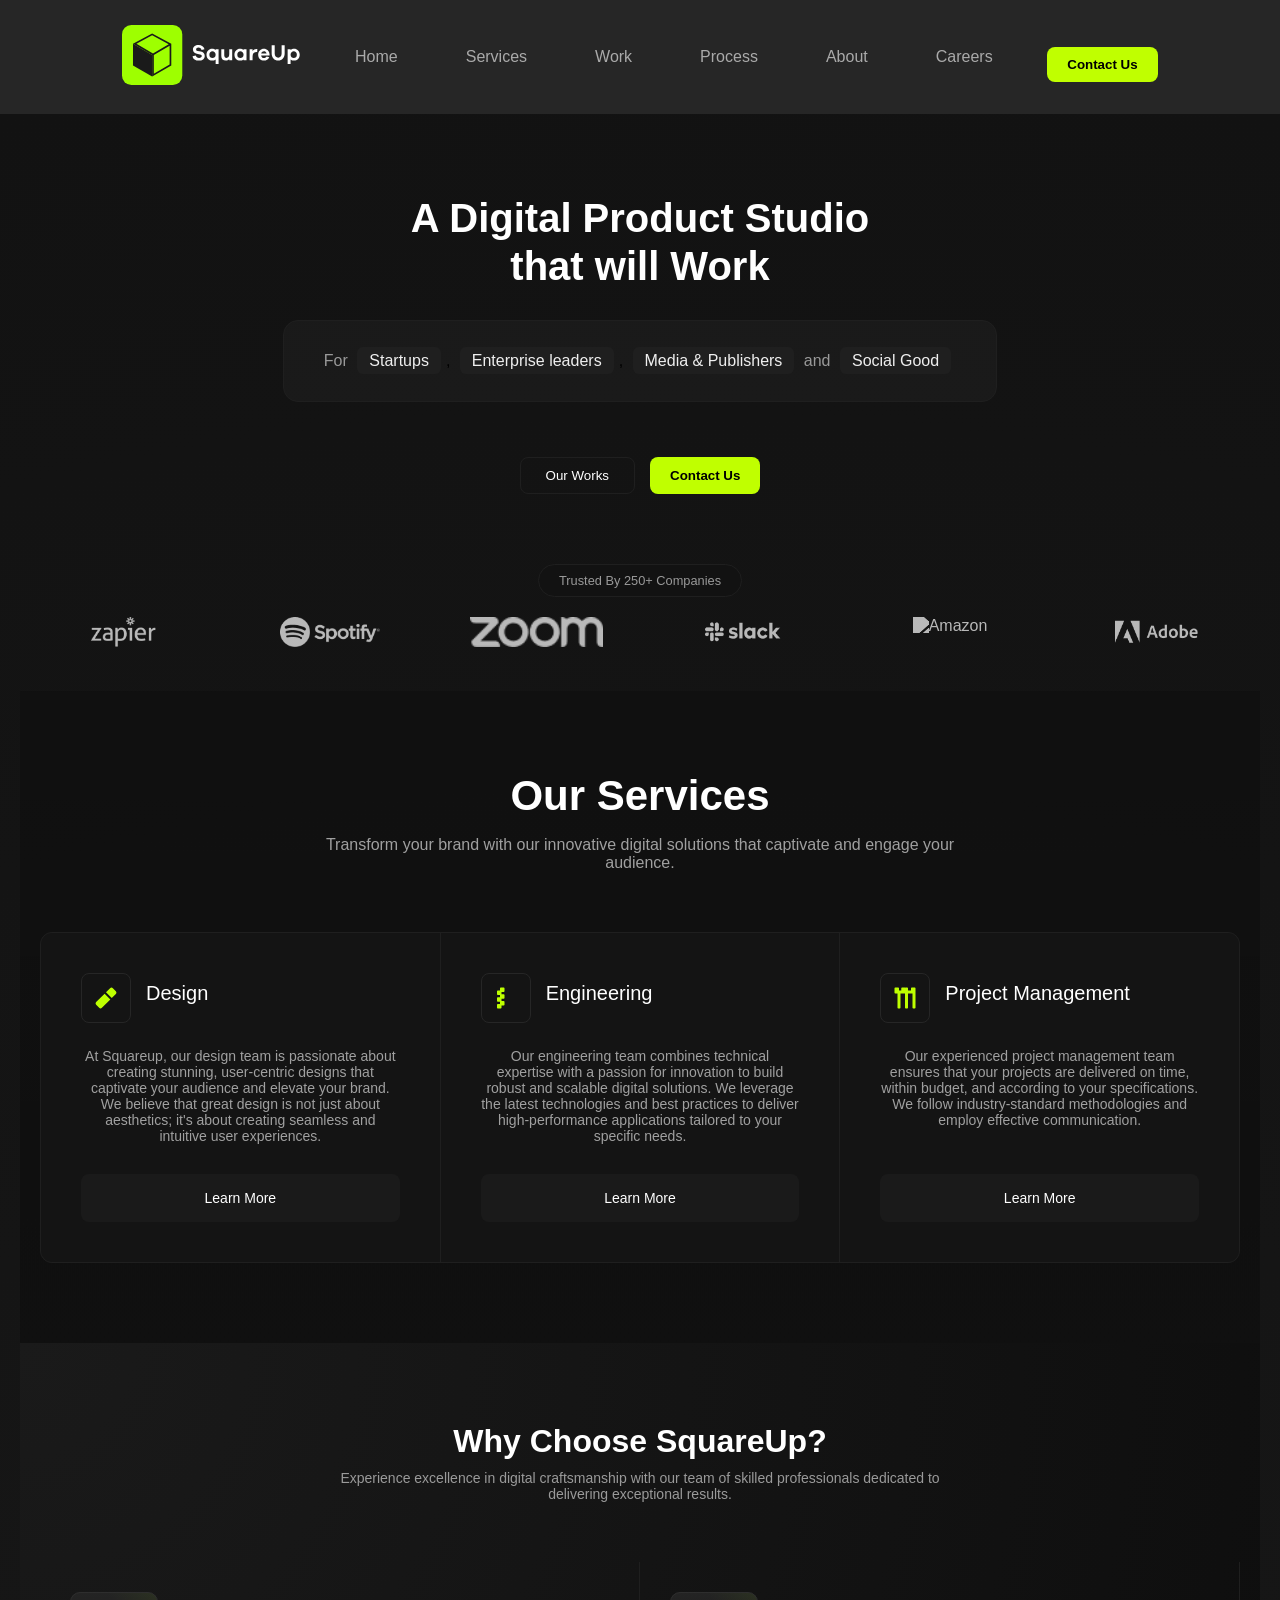
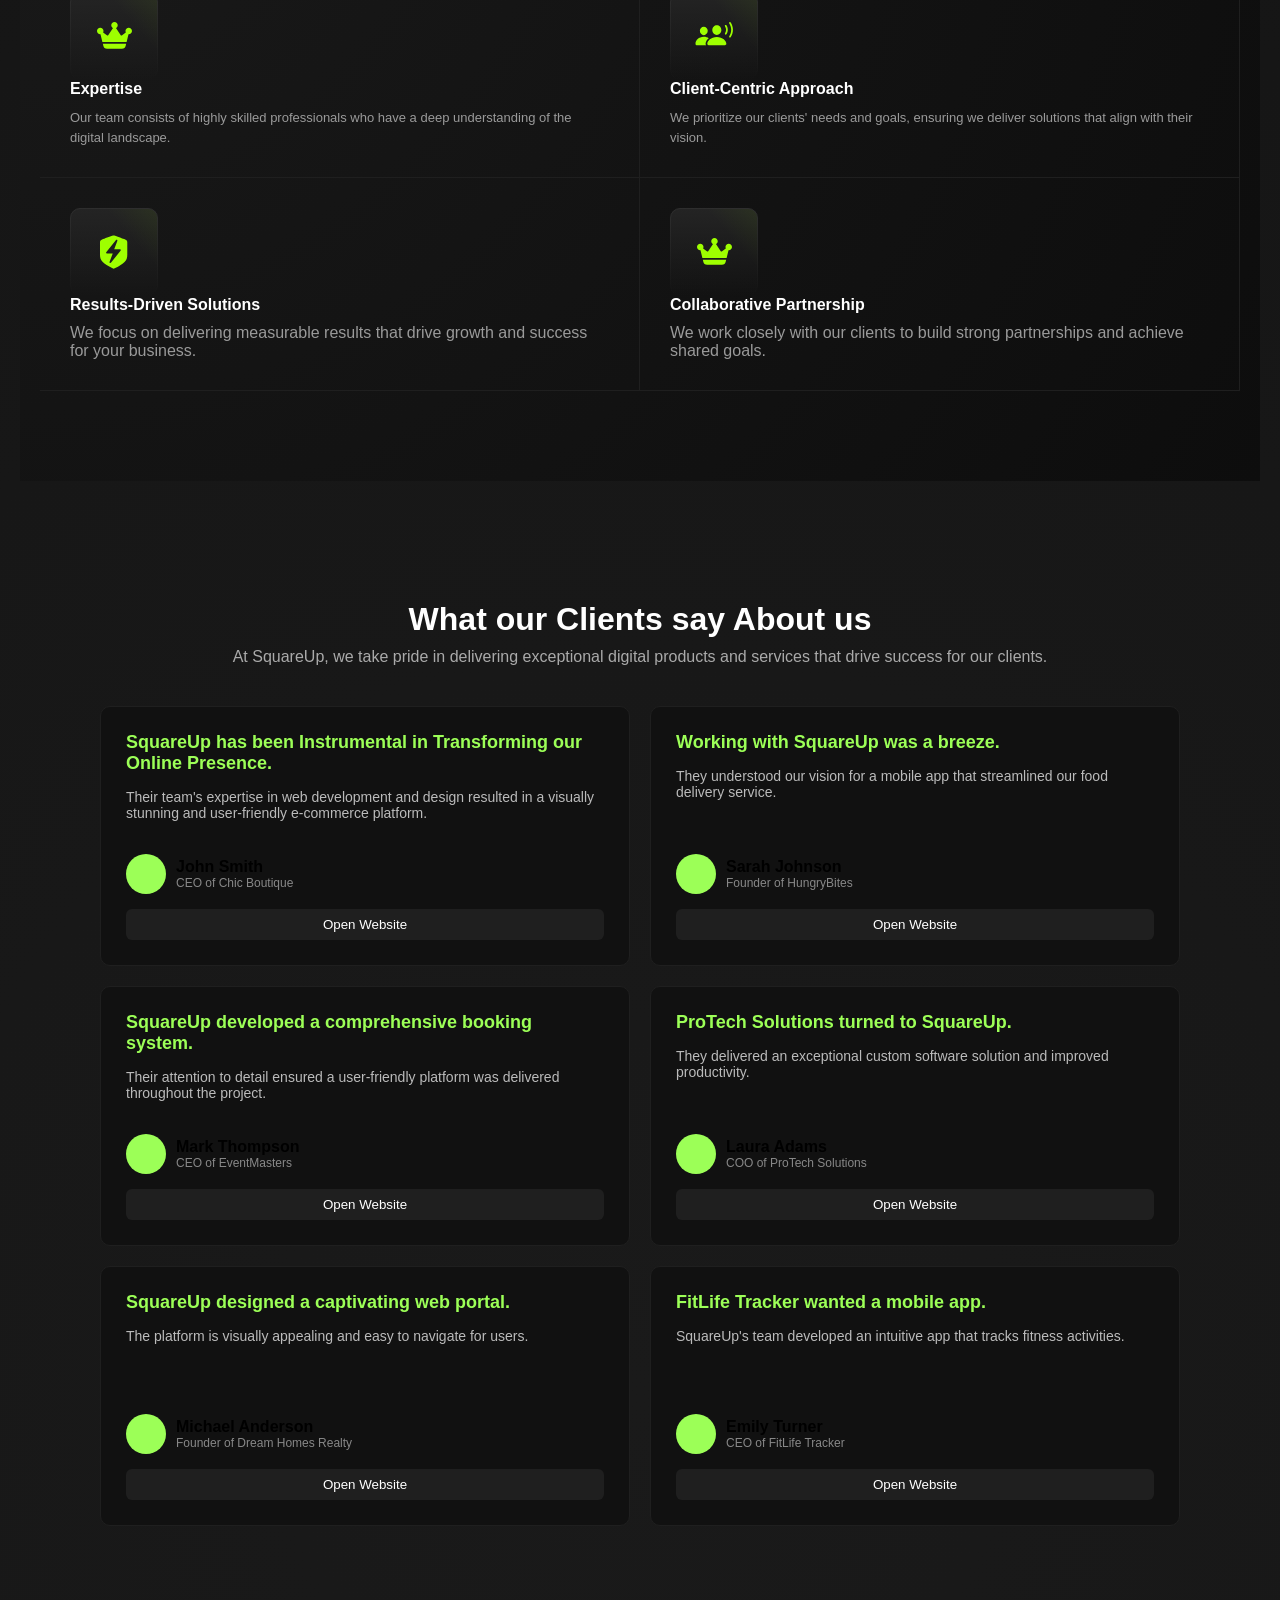
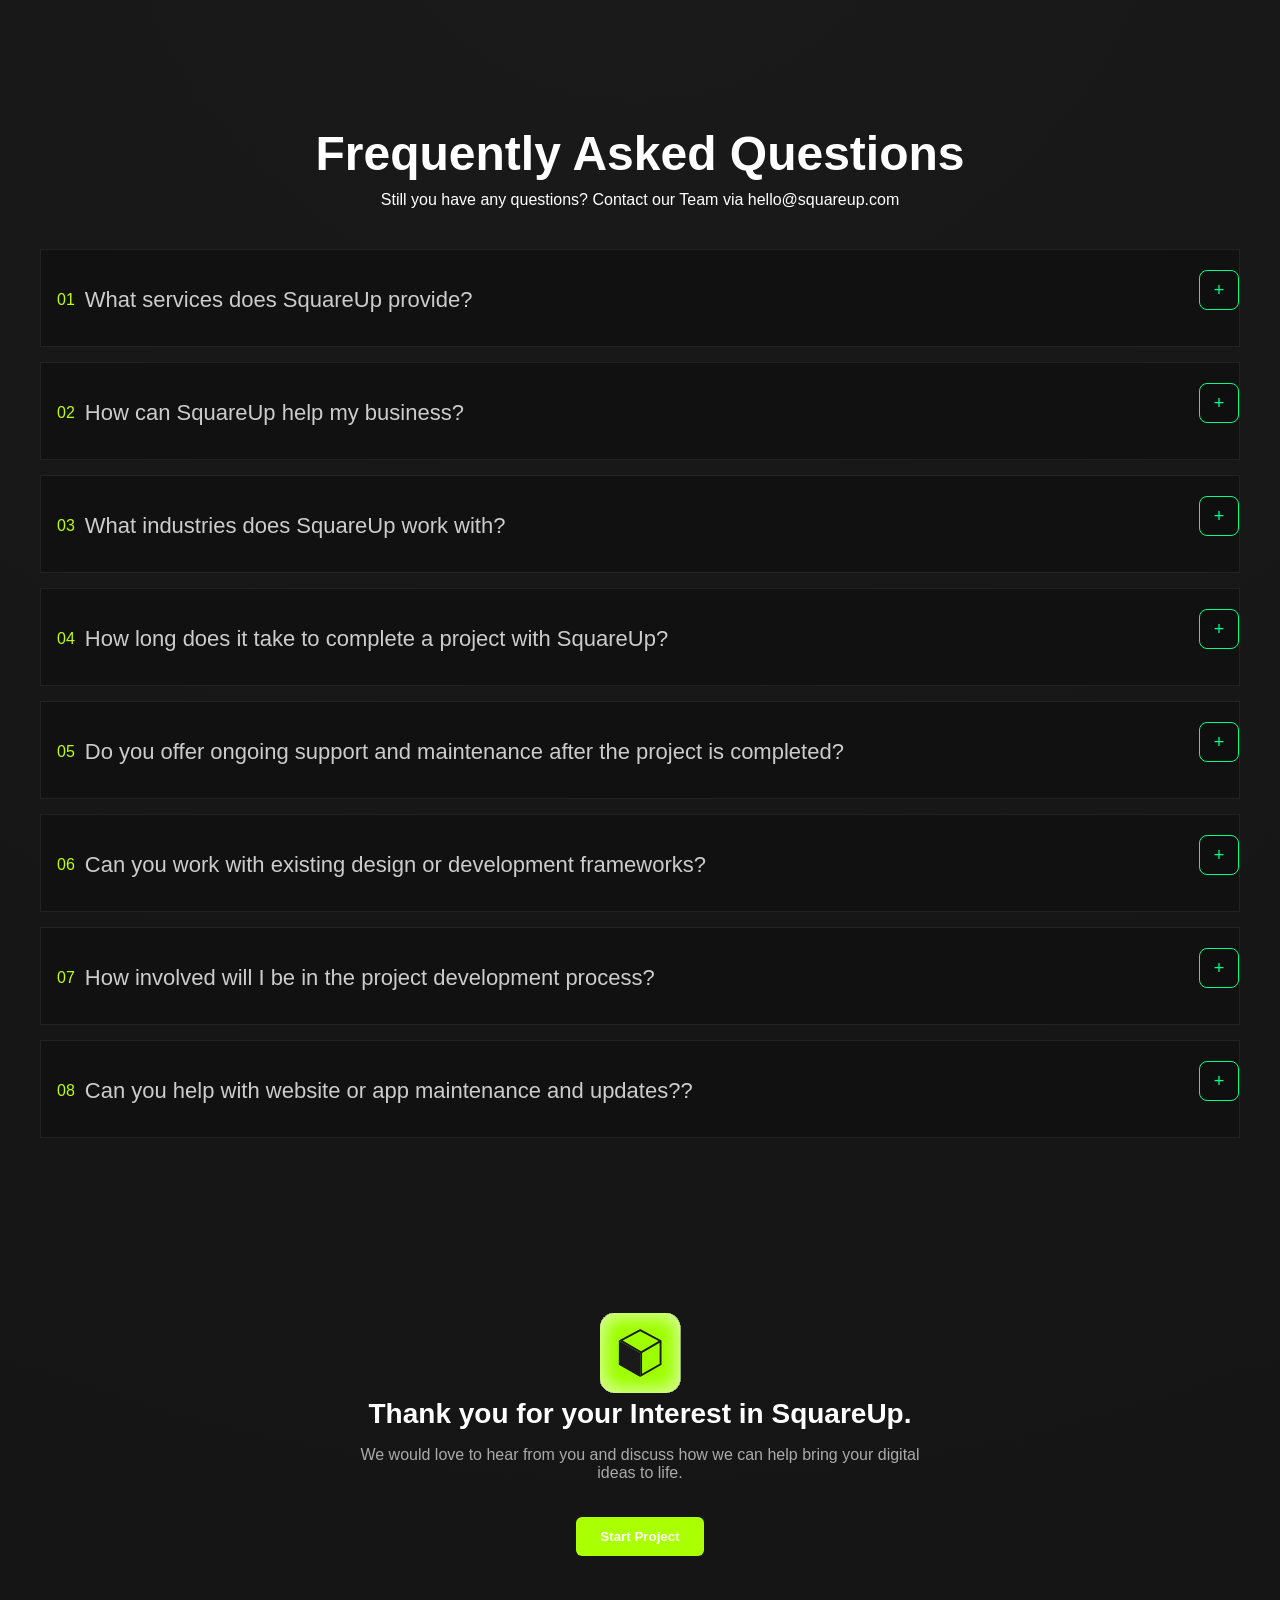
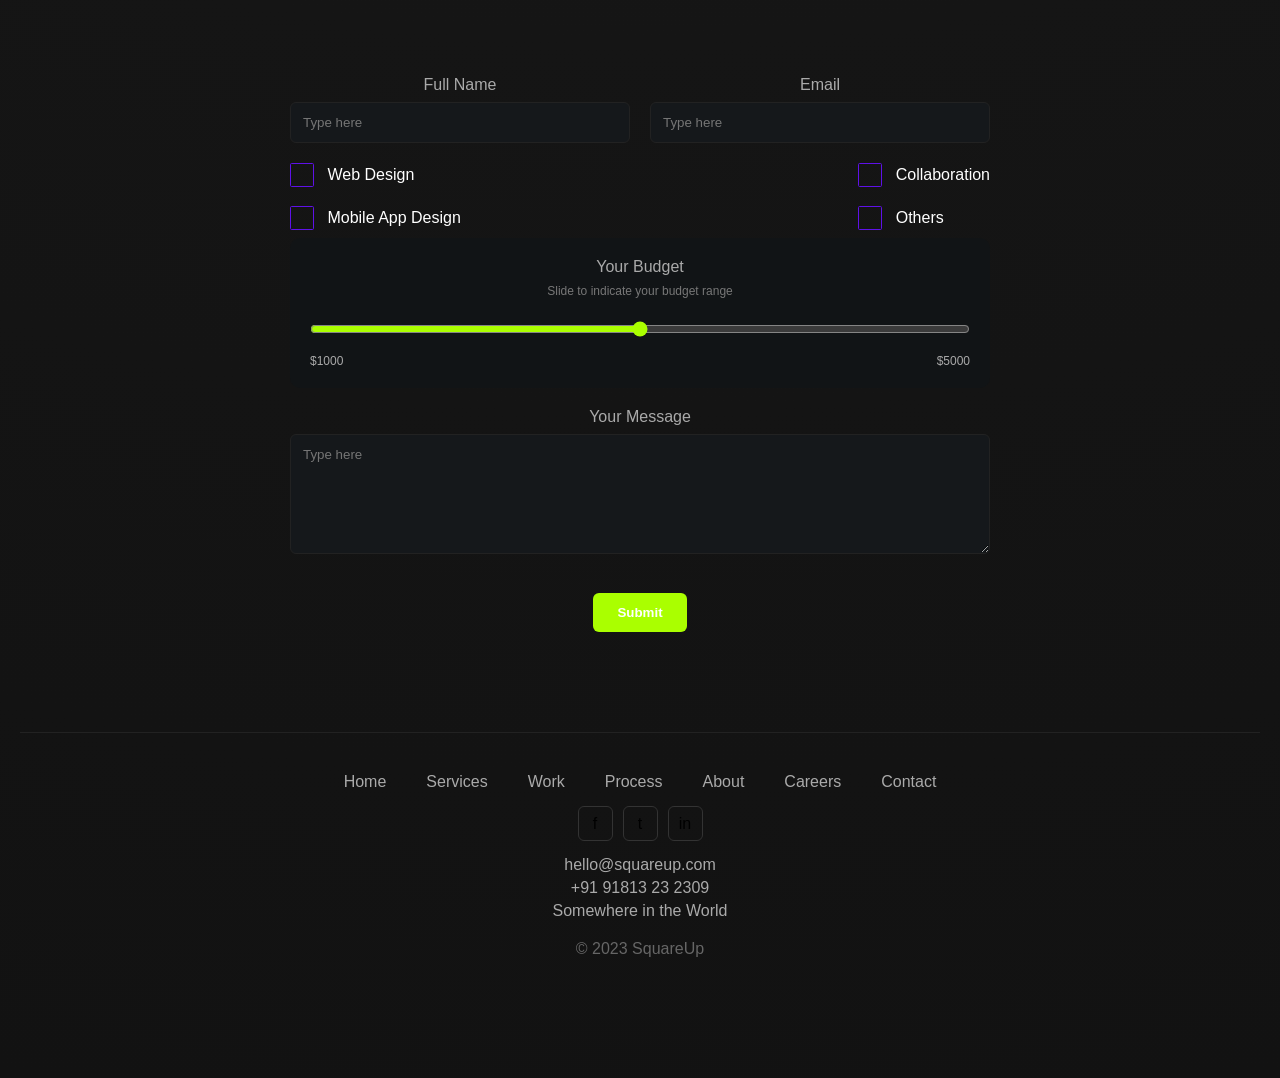
==== index.html @ 1f21a5b5 "mimo" ====
<!doctype html>
<html lang="uz">
  <head>
    <meta charset="UTF-8" />
    <meta name="viewport" content="width=device-width, initial-scale=1.0" />
    <title>SquareUp - Digital Product Studio</title>
    <link rel="stylesheet" href="style.css" />
  </head>
  <body>
    <header class="navbar">
      <div class="container">
        <div class="nav__wrapper">
          <div class="logo">
            <a href="/index.html"><img src="./img/Logo (6).svg" alt="" /></a>
          </div>
          <nav class="nav-links">
            <a href="./index.html">Home</a>
            <a href="./services.html">Services</a>
            <a href="./works.html">Work</a>
            <a href="./process.html">Process</a>
            <a href="./about.html">About</a>
            <a href="./careers.html">Careers</a>
            <button class="btn-primary mobile-btn">Contact</button>
          </nav>
          <button class="btn-primary desktop-btn">Contact Us</button>
          <div class="u-menu">
            <button class="u-menu__btn" id="uMenuBtn">
              <span></span>
              <span></span>
              <span></span>
            </button>

            <div class="u-menu__panel" id="uMenuPanel">
              <ul class="u-menu__list">
                <a href="./index.html"><li>Home</li></a>
                <a href="./services.html"><li>Services</li></a>
                <a href="./works.html"><li>Works</li></a>
                <a href="./process.html"><li>Process</li></a>
                <a href="./about.html"><li>About</li></a>
                <a href="./careers.html"><li>Careers</li></a>
              </ul>
            </div>
          </div>
        </div>
      </div>
    </header>
    <main class="hero">
      <div>
        <div>
          <div class="hero__card">
            <h1>
              A Digital Product Studio <br />
              that will Work
            </h1>
            <div class="tag-container">
              <span class="text-muted">For</span>
              <span class="tag">Startups</span>,
              <span class="tag">Enterprise leaders</span>,
              <span class="tag">Media & Publishers</span>
              <span class="text-muted">and</span>
              <span class="tag">Social Good</span>
            </div>
            <div class="cta-buttons">
              <button class="btn-secondary">Our Works</button>
              <button class="btn-primary">Contact Us</button>
            </div>
          </div>
          <div class="wave-bg"></div>
        </div>
      </div>
      <section class="trust-section">
        <div class="trust-badge">Trusted By 250+ Companies</div>
        <div class="logo-grid">
          <div class="logo-item">
            <img src="./img/Vector.png" alt="Zapier" class="brand-logo" />
          </div>
          <div class="logo-item">
            <img src="img/spor.png" alt="Spotify" class="brand-logo" />
          </div>
          <div class="logo-item">
            <img src="./img/Vector (1).png" alt="Zoom" class="brand-logo" />
          </div>
          <div class="logo-item">
            <img src="./img/Logo.png" alt="Slack" class="brand-logo" />
          </div>
          <div class="logo-item">
            <img
              src="https://upload.wikimedia.org/wikipedia/commons/a/a9/Amazon_logo.svg"
              alt="Amazon"
              class="brand-logo"
            />
          </div>
          <div class="logo-item">
            <img src="./img/Logo (1).png" alt="Adobe" class="brand-logo" />
          </div>
        </div>
      </section>
      <section class="services-section">
        <div class="bg-pattern-overlay"></div>
        <div class="wrapper">
          <header class="section-header">
            <h1>Our Services</h1>
            <p>
              Transform your brand with our innovative digital solutions that
              captivate and engage your audience.
            </p>
          </header>
          <div class="services-container">
            <div class="service-card">
              <div class="card-head">
                <div class="icon-box icon-design">
                  <svg
                    width="24"
                    height="24"
                    viewBox="0 0 24 24"
                    fill="none"
                    xmlns="http://www.w3.org/2000/svg"
                  >
                    <path
                      d="M18.85 2.15002C18.1 1.40002 16.85 1.40002 16.1 2.15002L12 6.25002L17.75 12L21.85 7.90002C22.6 7.15002 22.6 5.90002 21.85 5.15002L18.85 2.15002Z"
                      fill="#BEFF00"
                    />
                    <path
                      d="M10.6 7.65002L2.15 16.1C1.4 16.85 1.4 18.1 2.15 18.85L5.15 21.85C5.9 22.6 7.15 22.6 7.9 21.85L16.35 13.4L10.6 7.65002Z"
                      fill="#BEFF00"
                    />
                  </svg>
                </div>
                <h2>Design</h2>
              </div>
              <p class="card-text">
                At Squareup, our design team is passionate about creating
                stunning, user-centric designs that captivate your audience and
                elevate your brand. We believe that great design is not just
                about aesthetics; it's about creating seamless and intuitive
                user experiences.
              </p>
              <a href="#" class="learn-more-btn">Learn More</a>
            </div>
            <div class="service-card">
              <div class="card-head">
                <div class="icon-box icon-engineering">
                  <svg
                    width="24"
                    height="24"
                    viewBox="0 0 24 24"
                    fill="none"
                    xmlns="http://www.w3.org/2000/svg"
                  >
                    <path
                      d="M10.5 2.25C10.5 1.83579 10.1642 1.5 9.75 1.5H6.75C6.33579 1.5 6 1.83579 6 2.25V4.5H3.75C3.33579 4.5 3 4.83579 3 5.25V8.25C3 8.66421 3.33579 9 3.75 9H6V11.25H3.75C3.33579 11.25 3 11.5858 3 12V15C3 15.4142 3.33579 15.75 3.75 15.75H6V18H3.75C3.33579 18 3 18.3358 3 18.75V21.75C3 22.1642 3.33579 22.5 3.75 22.5H6.75C7.16421 22.5 7.5 22.1642 7.5 21.75V19.5H9.75C10.1642 19.5 10.5 19.1642 10.5 18.75V15.75C10.5 15.3358 10.1642 15 9.75 15H7.5V12.75H9.75C10.1642 12.75 10.5 12.4142 10.5 12V9C10.5 8.58579 10.1642 8.25 9.75 8.25H7.5V6H9.75C10.1642 6 10.5 5.66421 10.5 5.25V2.25Z"
                      fill="#BEFF00"
                    />
                  </svg>
                </div>
                <h2>Engineering</h2>
              </div>
              <p class="card-text">
                Our engineering team combines technical expertise with a passion
                for innovation to build robust and scalable digital solutions.
                We leverage the latest technologies and best practices to
                deliver high-performance applications tailored to your specific
                needs.
              </p>
              <a href="#" class="learn-more-btn">Learn More</a>
            </div>
            <div class="service-card">
              <div class="card-head">
                <div class="icon-box icon-pm">
                  <svg
                    width="24"
                    height="24"
                    viewBox="0 0 24 24"
                    fill="none"
                    xmlns="http://www.w3.org/2000/svg"
                  >
                    <path
                      d="M12.75 2.25C12.75 1.83579 12.4142 1.5 12 1.5H9C8.58579 1.5 8.25 1.83579 8.25 2.25V4.5H6V2.25C6 1.83579 5.66421 1.5 5.25 1.5H2.25C1.83579 1.5 1.5 1.83579 1.5 2.25V6.75C1.5 7.16421 1.83579 7.5 2.25 7.5H4.5V21.75C4.5 22.1642 4.83579 22.5 5.25 22.5H6.75C7.16421 22.5 7.5 22.1642 7.5 21.75V7.5H12V21.75C12 22.1642 12.3358 22.5 12.75 22.5H14.25C14.6642 22.5 15 22.1642 15 21.75V7.5H19.5V21.75C19.5 22.1642 19.8358 22.5 20.25 22.5H21.75C22.1642 22.5 22.5 22.1642 22.5 21.75V2.25C22.5 1.83579 22.1642 1.5 21.75 1.5H18.75C18.3358 1.5 18 1.83579 18 2.25V4.5H15V2.25C15 1.83579 14.6642 1.5 14.25 1.5H12.75C12.3358 1.5 12 1.83579 12 2.25V4.5H12.75V2.25Z"
                      fill="#BEFF00"
                    />
                  </svg>
                </div>
                <h2>Project Management</h2>
              </div>
              <p class="card-text">
                Our experienced project management team ensures that your
                projects are delivered on time, within budget, and according to
                your specifications. We follow industry-standard methodologies
                and employ effective communication.
              </p>
              <a href="#" class="learn-more-btn">Learn More</a>
            </div>
          </div>
        </div>
      </section>
      <section class="why">
        <div class="container">
          <div class="why__top">
            <h2>Why Choose SquareUp?</h2>
            <p>
              Experience excellence in digital craftsmanship with our team of
              skilled professionals dedicated to delivering exceptional results.
            </p>
          </div>
          <div class="why__grid">
            <div class="why__card">
              <img class="icon__grid" src="./img/Icon (4).svg" alt="" />
              <h3>Expertise</h3>
              <p>
                Our team consists of highly skilled professionals who have a
                deep understanding of the digital landscape.
              </p>
            </div>
            <div class="why__card">
              <img class="icon__grid" src="./img/Icon (2).svg" alt="" />
              <h3>Client-Centric Approach</h3>
              <p>
                We prioritize our clients' needs and goals, ensuring we deliver
                solutions that align with their vision.
              </p>
            </div>
            <div class="why__card-two">
              <img class="icon__grid" src="./img/Icon (3).svg" alt="" />
              <h3>Results-Driven Solutions</h3>
              <p>
                We focus on delivering measurable results that drive growth and
                success for your business.
              </p>
            </div>
            <div class="why__card-two">
              <img class="icon__grid" src="./img/Icon (4).svg" alt="" />
              <h3>Collaborative Partnership</h3>
              <p>
                We work closely with our clients to build strong partnerships
                and achieve shared goals.
              </p>
            </div>
          </div>
        </div>
      </section>
      <section class="testimonials">
        <div class="container">
          <div class="testimonials__wrapper">
            <section class="testimonials">
              <div class="container">
                <h2 class="testimonials__title">
                  What our Clients say About us
                </h2>
                <p class="subtitle">
                  At SquareUp, we take pride in delivering exceptional digital
                  products and services that drive success for our clients.
                </p>
                <div class="grid">
                  <div class="card">
                    <h3>
                      SquareUp has been Instrumental in Transforming our Online
                      Presence.
                    </h3>
                    <p>
                      Their team's expertise in web development and design
                      resulted in a visually stunning and user-friendly
                      e-commerce platform.
                    </p>
                    <div class="user">
                      <div class="avatar"></div>
                      <div>
                        <strong>John Smith</strong>
                        <span>CEO of Chic Boutique</span>
                      </div>
                    </div>
                    <button>Open Website</button>
                  </div>
                  <div class="card">
                    <h3>Working with SquareUp was a breeze.</h3>
                    <p>
                      They understood our vision for a mobile app that
                      streamlined our food delivery service.
                    </p>
                    <div class="user">
                      <div class="avatar"></div>
                      <div>
                        <strong>Sarah Johnson</strong>
                        <span>Founder of HungryBites</span>
                      </div>
                    </div>
                    <button>Open Website</button>
                  </div>
                  <div class="card">
                    <h3>SquareUp developed a comprehensive booking system.</h3>
                    <p>
                      Their attention to detail ensured a user-friendly platform
                      was delivered throughout the project.
                    </p>
                    <div class="user">
                      <div class="avatar"></div>
                      <div>
                        <strong>Mark Thompson</strong>
                        <span>CEO of EventMasters</span>
                      </div>
                    </div>
                    <button>Open Website</button>
                  </div>
                  <div class="card">
                    <h3>ProTech Solutions turned to SquareUp.</h3>
                    <p>
                      They delivered an exceptional custom software solution and
                      improved productivity.
                    </p>
                    <div class="user">
                      <div class="avatar"></div>
                      <div>
                        <strong>Laura Adams</strong>
                        <span>COO of ProTech Solutions</span>
                      </div>
                    </div>
                    <button>Open Website</button>
                  </div>
                  <div class="card">
                    <h3>SquareUp designed a captivating web portal.</h3>
                    <p>
                      The platform is visually appealing and easy to navigate
                      for users.
                    </p>
                    <div class="user">
                      <div class="avatar"></div>
                      <div>
                        <strong>Michael Anderson</strong>
                        <span>Founder of Dream Homes Realty</span>
                      </div>
                    </div>
                    <button>Open Website</button>
                  </div>
                  <div class="card">
                    <h3>FitLife Tracker wanted a mobile app.</h3>
                    <p>
                      SquareUp's team developed an intuitive app that tracks
                      fitness activities.
                    </p>
                    <div class="user">
                      <div class="avatar"></div>
                      <div>
                        <strong>Emily Turner</strong>
                        <span>CEO of FitLife Tracker</span>
                      </div>
                    </div>
                    <button>Open Website</button>
                  </div>
                </div>
              </div>
            </section>
          </div>
        </div>
      </section>
      <section class="faq">
        <div class="continer">
          <div class="faq-header">
            <h2 class="faq__title">Frequently Asked Questions</h2>
            <p class="faq__info">
              Still you have any questions? Contact our Team via
              hello@squareup.com
            </p>
          </div>
          <div class="faq-container">
            <div class="faq__card">
              <div class="faq-item">
                <div class="faq-top">
                  <span class="num">01</span>
                  <h4>What services does SquareUp provide?</h4>
                  <span class="icon">+</span>
                </div>
                <div class="faq-content">
                  <p>
                    SquareUp offers a range of services including design,
                    engineering, and <br />
                    project management. We specialize in user experience design,
                    web
                    <br />development, mobile app development, custom software
                    development, <br />branding and identity, and more.
                  </p>
                </div>
              </div>
              <div class="faq-item">
                <div class="faq-top">
                  <span class="num">02</span>
                  <h4>How can SquareUp help my business?</h4>
                  <span class="icon">+</span>
                </div>
                <div class="faq-content">
                  <p>
                    Square offers an interconnected ecosystem of tools
                    <br />designed to handle almost every aspect of running a
                    <br />
                    business, from the first sale to long-term scaling. Whether
                    <br />
                    you are selling in person, online, or both, here is <br />
                    how Square can support your operations
                  </p>
                </div>
              </div>
              <div class="faq-item">
                <div class="faq-top">
                  <span class="num">03</span>
                  <h4>What industries does SquareUp work with?</h4>
                  <span class="icon">+</span>
                </div>
                <div class="faq-content">
                  <p>
                    Square is designed to be highly adaptable, but it has built
                    <br />
                    specific "ecosystems" for a few core industries. It
                    generally
                    <br />
                    works best for any business that needs to bridge the gap
                    between
                    <br />
                    physical sales and digital management.
                  </p>
                </div>
              </div>
              <div class="faq-item">
                <div class="faq-top">
                  <span class="num">04</span>
                  <h4>
                    How long does it take to complete a project with SquareUp?
                  </h4>
                  <span class="icon">+</span>
                </div>
                <div class="faq-content">
                  <p>
                    The timeline for "completing" a project with Square depends
                    <br />
                    entirely on whether you are talking about the initial setup
                    or
                    <br />
                    the actual lifecycle of a client project. <br />
                  </p>
                </div>
              </div>
            </div>
            <div class="faq__card-two">
              <div class="faq-item">
                <div class="faq-top">
                  <span class="num">05</span>
                  <h4>
                    Do you offer ongoing support and maintenance after the
                    project is completed?
                  </h4>
                  <span class="icon">+</span>
                </div>
                <div class="faq-content">
                  <p>
                    Yes, Square provides comprehensive, ongoing support long
                    after
                    <br />
                    you have set up your account or finished a specific project.
                    <br />
                    Since Square operates as a SaaS (Software as a Service)
                    <br />
                    platform, "maintenance" is largely handled automatically on
                    <br />
                    their end, while direct support is available for your
                    day-to-day
                    <br />
                    operations.
                  </p>
                </div>
              </div>
              <div class="faq-item">
                <div class="faq-top">
                  <span class="num">06</span>
                  <h4>
                    Can you work with existing design or development frameworks?
                  </h4>
                  <span class="icon">+</span>
                </div>
                <div class="faq-content">
                  <p>
                    However, if you are building a website or app and want to
                    use
                    <br />
                    Square for payments or inventory, it is designed to be
                    highly
                    <br />
                    "pluggable." It works with existing frameworks in three main
                    <br />
                    ways
                  </p>
                </div>
              </div>
              <div class="faq-item">
                <div class="faq-top">
                  <span class="num">07</span>
                  <h4>
                    How involved will I be in the project development process?
                  </h4>
                  <span class="icon">+</span>
                </div>
                <div class="faq-content">
                  <p>
                    Since Square is a self-service platform rather than a <br />
                    traditional creative agency, your involvement depends
                    entirely
                    <br />
                    on how you choose to build your business ecosystem. <br />
                  </p>
                </div>
              </div>
              <div class="faq-item">
                <div class="faq-top">
                  <span class="num">08</span>
                  <h4>
                    Can you help with website or app maintenance and updates??
                  </h4>
                  <span class="icon">+</span>
                </div>
                <div class="faq-content">
                  <p>
                    Square itself handles the core technical maintenance of
                    their
                    <br />
                    platform (security, hosting, and software updates) <br />
                    automatically. However, for the content and custom design of
                    <br />
                    your specific website or app, the level of support depends
                    on
                    <br />
                    how you choose to operate.
                  </p>
                </div>
              </div>
            </div>
          </div>
        </div>
      </section>
      <section class="section" data-anim>
        <img src="./img/SquareUp.svg" alt="" />
        <h1>Thank you for your Interest in SquareUp.</h1>
        <p>
          We would love to hear from you and discuss how we can help bring your
          digital ideas to life.
        </p>
        <button class="btn">Start Project</button>
      </section>
      <section class="contact">
        <div class="form">
          <div class="row" data-anim>
            <div class="input">
              <label>Full Name</label>
              <input type="text" placeholder="Type here" />
            </div>
            <div class="input">
              <label>Email</label>
              <input type="email" placeholder="Type here" />
            </div>
          </div>
          <div class="checkbox-wrapper-33">
            <div class="chickbox__cards">
              <div class="chickbox__card">
                <label class="checkbox">
                  <input
                    class="checkbox__trigger visuallyhidden"
                    type="checkbox"
                  />
                  <span class="checkbox__symbol">
                    <svg
                      aria-hidden="true"
                      class="icon-checkbox"
                      width="28px"
                      height="28px"
                      viewBox="0 0 28 28"
                      version="1"
                      xmlns="http://www.w3.org/2000/svg"
                    >
                      <path d="M4 14l8 7L24 7"></path>
                    </svg>
                  </span>
                  <p class="checkbox__textwrapper">Web Design</p>
                </label>
                <label class="checkbox">
                  <input
                    class="checkbox__trigger visuallyhidden"
                    type="checkbox"
                  />
                  <span class="checkbox__symbol">
                    <svg
                      aria-hidden="true"
                      class="icon-checkbox"
                      width="28px"
                      height="28px"
                      viewBox="0 0 28 28"
                      version="1"
                      xmlns="http://www.w3.org/2000/svg"
                    >
                      <path d="M4 14l8 7L24 7"></path>
                    </svg>
                  </span>
                  <p class="checkbox__textwrapper">Mobile App Design</p>
                </label>
              </div>
              <div class="chickbox__card">
                <label class="checkbox">
                  <input
                    class="checkbox__trigger visuallyhidden"
                    type="checkbox"
                  />
                  <span class="checkbox__symbol">
                    <svg
                      aria-hidden="true"
                      class="icon-checkbox"
                      width="28px"
                      height="28px"
                      viewBox="0 0 28 28"
                      version="1"
                      xmlns="http://www.w3.org/2000/svg"
                    >
                      <path d="M4 14l8 7L24 7"></path>
                    </svg>
                  </span>
                  <p class="checkbox__textwrapper">Collaboration</p>
                </label>
                <label class="checkbox">
                  <input
                    class="checkbox__trigger visuallyhidden"
                    type="checkbox"
                  />
                  <span class="checkbox__symbol">
                    <svg
                      aria-hidden="true"
                      class="icon-checkbox"
                      width="28px"
                      height="28px"
                      viewBox="0 0 28 28"
                      version="1"
                      xmlns="http://www.w3.org/2000/svg"
                    >
                      <path d="M4 14l8 7L24 7"></path>
                    </svg>
                  </span>
                  <p class="checkbox__textwrapper">Others</p>
                </label>
              </div>
            </div>
          </div>
          <div class="box" data-anim>
            <label>Your Budget</label>
            <p class="sub">Slide to indicate your budget range</p>
            <input type="range" class="range" />
            <div class="range-label">
              <span>$1000</span>
              <span>$5000</span>
            </div>
          </div>
          <div class="input" data-anim>
            <label>Your Message</label>
            <textarea placeholder="Type here"></textarea>
          </div>
          <button class="btn" data-anim>Submit</button>
        </div>
      </section>
      <footer class="footer" data-anim>
        <div class="menu">
          <a href="#">Home</a>
          <a href="#">Services</a>
          <a href="#">Work</a>
          <a href="#">Process</a>
          <a href="#">About</a>
          <a href="#">Careers</a>
          <a href="#">Contact</a>
        </div>
        <div class="icons">
          <div>f</div>
          <div>t</div>
          <div>in</div>
        </div>
        <div class="info">
          <p>hello@squareup.com</p>
          <p>+91 91813 23 2309</p>
          <p>Somewhere in the World</p>
        </div>
        <p style="margin-top: 20px; color: #666">© 2023 SquareUp</p>
      </footer>
    </main>

    <script>
      const btn = document.getElementById("uMenuBtn");
      const panel = document.getElementById("uMenuPanel");

      btn.addEventListener("click", () => {
        btn.classList.toggle("active");
        panel.classList.toggle("active");
      });
    </script>
    <script>
      const els = document.querySelectorAll("[data-anim]");

      const obs = new IntersectionObserver(
        (e) => {
          e.forEach((el) => {
            if (el.isIntersecting) {
              el.target.classList.add("active");
            }
          });
        },
        { threshold: 0.2 },
      );

      els.forEach((el) => obs.observe(el));
    </script>
    <script>
      const items = document.querySelectorAll(".faq-item");

      items.forEach((item) => {
        item.addEventListener("click", () => {
          const isActive = item.classList.contains("active");

          if (isActive) {
            item.classList.remove("active");
            item.querySelector(".icon").textContent = "+";
          } else {
            item.classList.add("active");
            item.querySelector(".icon").textContent = "×";
          }
        });
      });
    </script>
  </body>
</html>
---- style.css ----
:root {
  --primary-color: #c0ff00;
  --bg-dark: #121212;
  --border-color: #262626;
  --text-gray: #999999;
  --bg: #fff;
  --text: #7288a2;
  --gray: #4d5974;
  --lightgray: #e5e5e5;
  --blue: #03b5d2;
  --bg: #0f0f0f;
  --card: #141414;
  --border: #1f1f1f;
  --text: #ffffff;
  --gray: #9a9a9a;
  --accent: #c0ff00;
}

* {
  margin: 0;
  padding: 0;
  box-sizing: border-box;
  font-family: "Inter", sans-serif, system-ui;
}

.container {
  max-width: 1440px;
  width: 100%;
  margin: 0 auto;
  padding: 0 20px;
}

body {
  background: #1a1a1a;
  overflow-x: hidden;
}

.navbar {
  padding: 18px 0;
  background: #262626;
  position: relative;
}

.nav__wrapper {
  display: flex;
  align-items: center;
  justify-content: space-between;
  align-items: center;
}

.logo {
  display: flex;
  align-items: center;
  gap: 10px;
  font-weight: bold;
}

a {
  text-decoration: none;
  color: inherit;
}

.hamburger {
  display: flex;
}

.openBtn {
  margin: 20px;
  padding: 10px 20px;
  background: #c6ff00;
  border: none;
  cursor: pointer;
}

.overlay {
  position: fixed;
  top: 0;
  right: -100%;
  width: 100%;
  height: 100%;
  background: #0b0b0b;
  transition: 0.4s;
}

.overlay.active {
  right: 0;
}

.top {
  display: flex;
  justify-content: flex-end;
  padding: 20px;
}

.close {
  font-size: 28px;
  color: #c6ff00;
  cursor: pointer;
}

.links {
  display: flex;
  flex-direction: column;
  margin-top: 40px;
}

.links a {
  color: white;
  text-decoration: none;
  padding: 20px;
  font-size: 22px;
  border-bottom: 1px solid #222;
  display: flex;
  justify-content: space-between;
}

.links span {
  color: #c6ff00;
}

.logo-box {
  width: 32px;
  height: 32px;
  background: #1c1c1c;
  display: flex;
  align-items: center;
  justify-content: center;
}

.inner-cube {
  width: 14px;
  height: 14px;
  background: #fff;
}

.nav-links {
  display: flex;
  gap: 28px;
  align-items: center;
}

.nav-links a {
  color: #aaa;
  text-decoration: none;
  transition: 0.3s;
  border-radius: 12px;
  padding: 14px 20px;
}

.nav-links a:hover {
  background: #222;
}

.btn-primary {
  padding: 10px 18px;
  background: linear-gradient(45deg, #00ffcc, #0066ff);
  border: none;
  border-radius: 6px;
  font-weight: bold;
  cursor: pointer;
}

.mobile-btn {
  display: none;
}

.menu-icon {
  gap: 5px;
  cursor: pointer;
}

.menu-icon span {
  width: 26px;
  height: 3px;
  background: #fff;
  transition: 0.3s;
}

@media (max-width: 768px) {
  .nav-links {
    position: absolute;
    top: 70px;
    right: 20px;
    width: 220px;
    background: #111;
    flex-direction: column;
    align-items: flex-start;
    padding: 20px;
    gap: 15px;
    border-radius: 10px;
    display: none;
  }
  .hamburger {
    display: flex;
  }

  .nav-links.active {
    display: flex;
  }

  .desktop-btn {
    display: none;
  }

  .mobile-btn {
    display: block;
    width: 100%;
    text-align: center;
  }

  .menu-icon {
    display: flex;
  }
}

.btn-primary {
  background: var(--primary-color);
  color: black;
  border: none;
  padding: 10px 20px;
  border-radius: 8px;
  font-weight: 600;
  cursor: pointer;
}

.desktop-contact {
  display: none;
}

.menu-icon span {
  display: block;
  width: 25px;
  height: 2px;
  background: var(--primary-color);
  margin: 6px 0;
}

.hero {
  padding: 80px 20px;
  text-align: center;
  position: relative;
  background-image: radial-gradient(circle at center, #1a1a1a 0%, #121212 100%);
}

.hero h1 {
  font-size: 2.5rem;
  line-height: 1.2;
  margin-bottom: 30px;
  color: white;
}

.tag-container {
  background: rgba(255, 255, 255, 0.03);
  border: 1px solid var(--border-color);
  padding: 15px;
  border-radius: 15px;
  display: inline-block;
  max-width: 90%;
  line-height: 2.5;
}

.tag {
  background: #1f1f1f;
  padding: 5px 12px;
  border-radius: 6px;
  color: #efefef;
  margin: 0 5px;
}

.text-muted {
  color: var(--text-gray);
}

.cta-buttons {
  margin-top: 40px;
  display: flex;
  justify-content: center;
  gap: 15px;
}

.btn-secondary {
  background: transparent;
  border: 1px solid var(--border-color);
  color: white;
  padding: 10px 25px;
  border-radius: 8px;
  cursor: pointer;
}

.trust-section {
  margin-top: 50px;
  text-align: center;
}

.trust-badge {
  display: inline-block;
  background: #121212;
  border: 1px solid var(--border-color);
  padding: 8px 20px;
  border-radius: 25px;
  font-size: 0.8rem;
  color: var(--text-gray);
  transform: translateY(20px);
  z-index: 2;
  position: relative;
}

.logo-grid {
  display: grid;
  grid-template-columns: repeat(2, 1fr);
  justify-content: center;
}

.logo-item {
  padding: 40px 20px;
}

.brand-logo {
  height: 30px;
  filter: brightness(0) invert(1);
  opacity: 0.7;
}

@media (min-width: 1024px) {
  .navbar {
    padding: 25px 8%;
  }

  .nav-links {
    display: flex;
  }

  .hamburger {
    display: none;
  }

  .desktop-contact {
    display: block;
  }

  .menu-icon {
    display: none;
  }

  .logo-grid {
    grid-template-columns: repeat(6, 1fr);
  }

  .tag-container {
    padding: 20px 40px;
  }
}

@media (min-width: 768px) and (max-width: 1023px) {
  .logo-grid {
    grid-template-columns: repeat(3, 1fr);
  }
  .hero h1 {
    font-size: 3.2rem;
  }
}

.services__info {
  font-size: 14px;
  font-weight: 400;
}

:root {
  --bg-dark: #0a0a0a;
  --card-bg: #141414;
  --border-color: #1f1f1f;
  --text-main: #ffffff;
  --text-muted: #a0a0a0;
  --neon-green: #beff00;
  --btn-bg: #1a1a1a;
  --transition: all 0.3s ease;
}

.wrapper {
  max-width: 1440px;

  margin: 0 auto;
  width: 100%;
  padding: 0 20px;
}

.services-section {
  position: relative;
  padding: 80px 0;
  width: 100%;
}

.bg-pattern-overlay {
  position: absolute;
  top: 0;
  left: 0;
  width: 100%;
  height: 100%;
  background-image:
    linear-gradient(rgba(10, 10, 10, 0.7), rgba(10, 10, 10, 0.95)),
    url("https://i.imgur.com/8QG4hD1.png");
  background-size: cover;
  background-position: center;
  opacity: 0.5;
  z-index: 1;
}

.wrapper {
  position: relative;
  z-index: 2;
}

.section-header {
  text-align: center;
  margin-bottom: 60px;
}

.section-header h1 {
  font-size: 42px;
  font-weight: 600;
  margin-bottom: 15px;
}

.section-header p {
  color: var(--text-muted);
  font-size: 16px;
  max-width: 650px;
  margin: 0 auto;
}

.services-container {
  display: grid;
  grid-template-columns: repeat(3, 1fr);
  gap: 1px;
  background-color: var(--border-color);
  border: 1px solid var(--border-color);
  border-radius: 12px;
  overflow: hidden;
}

.service-card {
  background-color: var(--card-bg);
  padding: 40px;
  display: flex;
  flex-direction: column;
  justify-content: space-between;
}

.card-head {
  display: flex;
  align-items: center;
  gap: 15px;
  margin-bottom: 25px;
}

.icon-box {
  width: 50px;
  height: 50px;
  border: 1px solid #262626;
  border-radius: 8px;
  display: flex;
  justify-content: center;
  align-items: center;
}

.icon-box svg path {
  fill: var(--neon-green);
}

.service-card h2 {
  font-size: 20px;
  font-weight: 500;
}
.checkbox-wrapper-33 {
  --s-xsmall: 0.625em;
  --s-small: 1.2em;
  --border-width: 1px;
  --c-primary: #5f11e8;
  --c-primary-20-percent-opacity: rgb(95 17 232 / 20%);
  --c-primary-10-percent-opacity: rgb(95 17 232 / 10%);
  --t-base: 0.4s;
  --t-fast: 0.2s;
  --e-in: ease-in;
  --e-out: cubic-bezier(0.11, 0.29, 0.18, 0.98);
}

.checkbox-wrapper-33 .visuallyhidden {
  border: 0;
  clip: rect(0 0 0 0);
  height: 1px;
  margin: -1px;
  overflow: hidden;
  padding: 0;
  position: absolute;
  width: 1px;
}

.checkbox-wrapper-33 .checkbox {
  display: flex;
  align-items: center;
  justify-content: flex-start;
  color: white;
}

.checkbox-wrapper-33 .checkbox + .checkbox {
  margin-top: var(--s-small);
}

.checkbox-wrapper-33 .checkbox__symbol {
  display: inline-block;
  display: flex;
  margin-right: calc(var(--s-small) * 0.7);
  border: var(--border-width) solid var(--c-primary);
  position: relative;
  border-radius: 0.1em;
  width: 1.5em;
  height: 1.5em;
  transition:
    box-shadow var(--t-base) var(--e-out),
    background-color var(--t-base);
  box-shadow: 0 0 0 0 var(--c-primary-10-percent-opacity);
}

.checkbox-wrapper-33 .checkbox__symbol:after {
  content: "";
  position: absolute;
  top: 0.5em;
  left: 0.5em;
  width: 0.25em;
  height: 0.25em;
  background-color: var(--c-primary-20-percent-opacity);
  opacity: 0;
  border-radius: 3em;
  transform: scale(1);
  transform-origin: 50% 50%;
}

.checkbox-wrapper-33 .checkbox .icon-checkbox {
  width: 1em;
  height: 1em;
  margin: auto;
  fill: none;
  stroke-width: 3;
  stroke: currentColor;
  stroke-linecap: round;
  stroke-linejoin: round;
  stroke-miterlimit: 10;
  color: var(--c-primary);
  display: inline-block;
}

.checkbox-wrapper-33 .checkbox .icon-checkbox path {
  transition: stroke-dashoffset var(--t-fast) var(--e-in);
  stroke-dasharray: 30px, 31px;
  stroke-dashoffset: 31px;
}

.checkbox-wrapper-33 .checkbox__textwrapper {
  margin: 0;
}

.checkbox-wrapper-33 .checkbox__trigger:checked + .checkbox__symbol:after {
  -webkit-animation: ripple-33 1.5s var(--e-out);
  animation: ripple-33 1.5s var(--e-out);
}

.checkbox-wrapper-33
  .checkbox__trigger:checked
  + .checkbox__symbol
  .icon-checkbox
  path {
  transition: stroke-dashoffset var(--t-base) var(--e-out);
  stroke-dashoffset: 0px;
}

.checkbox-wrapper-33 .checkbox__trigger:focus + .checkbox__symbol {
  box-shadow: 0 0 0 0.25em var(--c-primary-20-percent-opacity);
}

@-webkit-keyframes ripple-33 {
  from {
    transform: scale(0);
    opacity: 1;
  }

  to {
    opacity: 0;
    transform: scale(20);
  }
}

@keyframes ripple-33 {
  from {
    transform: scale(0);
    opacity: 1;
  }

  to {
    opacity: 0;
    transform: scale(20);
  }
}

.card-text {
  color: var(--text-muted);
  font-size: 14px;
  margin-bottom: 30px;
  flex-grow: 1;
}

.learn-more-btn {
  display: block;
  width: 100%;
  padding: 15px;
  background-color: var(--btn-bg);
  color: var(--text-main);
  text-decoration: none;
  text-align: center;
  border-radius: 8px;
  font-size: 14px;
  font-weight: 500;
  transition: var(--transition);
  border: 1px solid transparent;
}

.learn-more-btn:hover {
  background-color: #262626;
  border-color: #333;
}

@media (max-width: 1024px) {
  .section-header h1 {
    font-size: 36px;
  }

  .services-container {
    grid-template-columns: repeat(2, 1fr);
  }

  .service-card {
    padding: 30px;
  }
}

@media (max-width: 768px) {
  .services-section {
    padding: 50px 0;
  }

  .section-header h1 {
    font-size: 28px;
  }

  .section-header p {
    font-size: 14px;
  }

  .services-container {
    grid-template-columns: 1fr;
    border: none;
    background-color: transparent;
    gap: 20px;
  }

  .service-card {
    padding: 25px;
    border: 1px solid var(--border-color);
    border-radius: 10px;
    align-items: center;
    text-align: center;
  }

  .card-head {
    flex-direction: column;
    gap: 10px;
    margin-bottom: 15px;
  }

  .service-card h2 {
    font-size: 18px;
  }

  .card-text {
    font-size: 13px;
    margin-bottom: 20px;
  }

  .learn-more-btn {
    max-width: 200px;
  }
}

h2 {
  text-align: center;
  font-size: 32px;
  font-weight: 600;
  margin-bottom: 10px;
  color: white;
}

.why {
  padding: 80px 0;
  background: radial-gradient(circle at top left, #1a1a1a, #0d0d0d);
}

.why__top {
  text-align: center;
  margin-bottom: 60px;
}

.why__top h2 {
  font-size: 32px;
  margin-bottom: 10px;
}

.why__top p {
  color: var(--gray);
  max-width: 600px;
  margin: 0 auto;
  font-size: 14px;
}

.why__grid {
  display: grid;
  grid-template-columns: repeat(2, 1fr);
}

.why__card {
  padding: 30px;
  border-right: 1px solid var(--border);
  border-bottom: 1px solid var(--border);
}

.why__card-two {
  padding: 30px;
  border-right: 1px solid var(--border);
  border-bottom: 1px solid var(--border);
}

.why__card-two h3 {
  color: white;
  text-align: left;
}

.why__card h3 {
  color: white;
  text-align: left;
}

.icon__grid {
  display: flex;
  justify-content: left;
}

.why__card p {
  color: white;
  text-align: left;
}

.why__card-two {
  text-align: left;
  color: var(--gray);
  font-size: 13px;
  font-size: 16px;
  margin-bottom: 10px;
}

.why__card-two h3 {
  font-size: 16px;
  margin-bottom: 10px;
}

.why__card h3 {
  font-size: 16px;
  margin-bottom: 10px;
}

.why__card p {
  font-size: 13px;
  color: var(--gray);
  line-height: 1.5;
}

@media (max-width: 768px) {
  .why__grid {
    grid-template-columns: 1fr;
  }

  .why__card {
    border-right: none !important;
  }

  .why__card:not(:last-child) {
    border-bottom: 1px solid var(--border);
  }
}

@media (max-width: 320px) {
  .why {
    padding: 50px 0;
  }

  .why__top h2 {
    font-size: 24px;
  }

  .why__top p {
    font-size: 13px;
  }

  .why__card {
    padding: 20px;
  }
}

.about__card {
  text-align: center;
  margin-bottom: 50px;
}

.about__card h1 {
  font-size: 36px;
  margin-bottom: 10px;
}

.testimonials__card {
  margin-bottom: 50px;
}

.testimonials__card h1 {
  font-size: 36px;
  margin-bottom: 10px;
}

.testimonials__card p {
  color: var(--gray);
  font-size: 14px;
}

@media (max-width: 1024px) {
  .grid {
    grid-template-columns: repeat(2, 1fr);
  }
}

@media (max-width: 600px) {
  .grid {
    grid-template-columns: 1fr;
  }

  .card {
    border-right: none;
  }

  .card:last-child {
    border-bottom: none;
  }

  .testimonials__card h1 {
    font-size: 24px;
  }
}

.testimonials {
  padding: 60px 20px;
}

h2 {
  font-size: 32px;
  margin-bottom: 10px;
}

.subtitle {
  color: #aaa;
  margin-bottom: 40px;
}

.grid {
  display: grid;
  grid-template-columns: repeat(2, 1fr);
  gap: 20px;
}

.card {
  background: #111;
  padding: 25px;
  border-radius: 10px;
  text-align: left;
  display: flex;
  flex-direction: column;
  justify-content: space-between;
  min-height: 260px; /* 🔥 HAMMASI BIR XIL */
  border: 1px solid #1f1f1f;
}

.card h3 {
  color: #9cff57;
  font-size: 18px;
}

.card p {
  color: #bbb;
  font-size: 14px;
  margin: 15px 0;
  flex-grow: 1;
}

.user {
  display: flex;
  align-items: center;
  gap: 10px;
}

.avatar {
  width: 40px;
  height: 40px;
  background: #9cff57;
  border-radius: 50%;
}

.user span {
  display: block;
  font-size: 12px;
  color: #888;
}

button {
  margin-top: 15px;
  padding: 8px 15px;
  background: #1f1f1f;
  border: none;
  color: #fff;
  border-radius: 6px;
  cursor: pointer;
}

button:hover {
  background: #9cff57;
  color: #000;
}

@media (max-width: 768px) {
  .grid {
    grid-template-columns: 1fr;
  }
}

.section {
  padding: 80px 20px;
  text-align: center;
}

.logo-box {
  width: 40px;
  height: 40px;
  background: #aaff00;
  margin: 0 auto 20px;
  border-radius: 8px;
}

.section h1 {
  font-size: 28px;
  margin-bottom: 15px;
}

.section p {
  color: #aaa;
  max-width: 600px;
  margin: auto;
  margin-bottom: 20px;
}

.btn {
  background: #aaff00;
  border: none;
  padding: 12px 24px;
  border-radius: 6px;
  cursor: pointer;
  font-weight: bold;
  transition: 0.3s;
}

.btn:hover {
  transform: scale(1.05);
  box-shadow: 0 0 15px #aaff00;
}

.contact {
  display: flex;
  justify-content: center;
  padding: 40px 20px;
}

.form {
  max-width: 700px;
  width: 100%;
}

.row {
  display: flex;
  gap: 20px;
}

.input {
  flex: 1;
  margin-bottom: 20px;
}

label {
  display: block;
  margin-bottom: 8px;
  color: #aaa;
}

input,
textarea {
  width: 100%;
  padding: 12px;
  background: #15181b;
  border: 1px solid #222;
  border-radius: 6px;
  color: #fff;
}

textarea {
  height: 120px;
}

.box {
  background: #111416;
  padding: 20px;
  border-radius: 10px;
  margin-bottom: 20px;
}

.checks {
  display: grid;
  grid-template-columns: 1fr 1fr;
  gap: 10px;
  margin-top: 10px;
}

.sub {
  font-size: 12px;
  color: #777;
  margin-bottom: 10px;
}

.range {
  width: 100%;
  accent-color: #aaff00;
}

.range-label {
  display: flex;
  justify-content: space-between;
  font-size: 12px;
  color: #aaa;
}

.footer {
  border-top: 1px solid #222;
  padding: 40px 20px;
  text-align: center;
}

.menu a {
  margin: 0 10px;
  color: #aaa;
  text-decoration: none;
  position: relative;
}

.menu a::after {
  content: "";
  position: absolute;
  width: 0%;
  height: 2px;
  background: #aaff00;
  left: 0;
  bottom: -5px;
  transition: 0.3s;
}

.menu a:hover {
  color: #fff;
}

.menu a:hover::after {
  width: 100%;
}

.icons {
  display: flex;
  justify-content: center;
  gap: 10px;
  margin: 15px 0;
}

.icons div {
  width: 35px;
  height: 35px;
  border: 1px solid #333;
  display: flex;
  align-items: center;
  justify-content: center;
  border-radius: 6px;
  transition: 0.3s;
}

.icons div:hover {
  background: #aaff00;
  color: black;
  transform: translateY(-5px) scale(1.1);
}

.info p {
  color: #aaa;
  margin: 5px 0;
  transition: 0.3s;
}

.info p:hover {
  color: #aaff00;
  transform: translateX(5px);
}

[data-anim] {
  opacity: 0;
  transform: translateY(40px);
  transition: 0.8s ease;
}

[data-anim].active {
  opacity: 1;
  transform: translateY(0);
}

@media (max-width: 600px) {
  .row {
    flex-direction: column;
  }
  .checks {
    grid-template-columns: 1fr;
  }
}

.faq {
  padding: 80px 20px;
}

.faq-header {
  text-align: center;
  margin-bottom: 40px;
}

.faq-item {
  border: 1px solid #222;
  margin-bottom: 15px;
  padding-top: 20px;
  padding-bottom: 16px;
  padding-left: 16px;
  background: #111;
  cursor: pointer;
  transition: 0.3s;
}

.faq-item:hover {
  border-color: #c0ff00;
}

.faq__title {
  font-size: 48px;
  font-weight: 600;
}

.faq__info {
  color: white;
}

.faq-top {
  display: flex;
  justify-content: space-between;
  align-items: center;
}

.num {
  color: #c0ff00;
  margin-right: 10px;
}

.faq-top h4 {
  flex: 1;
  font-size: 22px;
  font-weight: 500;
  color: #ccc;
  text-align: left;
}

.icon {
  font-size: 18px;
  transition: 0.3s;
}

.faq-content {
  max-height: 0;
  overflow: hidden;
  transition: max-height 0.4s ease;
}

.faq-content p {
  margin-top: 15px;
  font-size: 13px;
  color: #777;
  text-align: left;
}

.faq-item.active {
  border-color: #c0ff00;
}

.faq-item.active .faq-content {
  max-height: 160px;
}

.faq-item.active .icon {
  transform: rotate(180deg);
}

.design {
  padding: 60px 80px;
  background: #0f0f0f;
  color: #fff;
  font-family: sans-serif;
}

.design-hero {
  text-align: center;
  padding: 60px 20px;
  border: 1px solid #1f1f1f;
  margin-bottom: 40px;
  background: linear-gradient(120deg, #111, #0f0f0f);
}

.design-title {
  font-size: 30px;
}

.design-sub {
  font-size: 14px;
  color: #888;
}

.design-head {
  font-size: 24px;
  margin-bottom: 10px;
}

.design-desc {
  font-size: 13px;
  color: #777;
  margin-bottom: 20px;
}

.design-label {
  display: inline-block;
  padding: 6px 12px;
  border: 1px solid #2a2a2a;
  margin-bottom: 20px;
  font-size: 12px;
  color: #aaa;
}

.design-subtitle {
  margin: 30px 0 10px;
  color: #bbb;
  font-size: 14px;
}

.u-menu {
  display: none;
}

@media (max-width: 768px) {
  .u-menu {
    display: block;
    position: relative;
    z-index: 9999;
  }

  .u-menu__btn {
    width: 40px;
    height: 30px;
    display: flex;
    flex-direction: column;
    justify-content: space-between;
    background: transparent;
    border: none;
    cursor: pointer;
  }

  .u-menu__btn span {
    display: block;
    height: 4px;
    width: 100%;
    background: #000;
    border-radius: 2px;
    transition: 0.3s;
  }

  .u-menu__btn.active span:nth-child(1) {
    transform: translateY(13px) rotate(45deg);
  }
  .u-menu__btn.active span:nth-child(2) {
    opacity: 0;
  }
  .u-menu__btn.active span:nth-child(3) {
    transform: translateY(-13px) rotate(-45deg);
  }

  .u-menu__panel {
    position: absolute;
    top: 50px;
    right: 0;
    width: 200px;
    background: #111;
    color: #fff;
    padding: 20px;
    border-radius: 10px;
    transform: scale(0);
    transform-origin: top right;
    transition: 0.3s;
  }

  .u-menu__panel.active {
    transform: scale(1);
  }

  .u-menu__list {
    list-style: none;
    padding: 0;
  }

  .u-menu__list li {
    margin-bottom: 10px;
    cursor: pointer;
  }
}

.design-grid {
  display: grid;
  grid-template-columns: repeat(4, 1fr);
  border: 1px solid #1f1f1f;
}

.design-card {
  padding: 25px;
  border-right: 1px solid #1f1f1f;
  border-bottom: 1px solid #1f1f1f;
  min-height: 120px;
  transition: 0.3s;
}

.design-card:nth-child(4n) {
  border-right: none;
}

.design-text {
  font-size: 12px;
  color: #bbb;
  margin-top: 10px;
}

.design-icon {
  width: 40px;
  height: 40px;
  border: 1px solid #1f1f1f;
  display: flex;
  align-items: center;
  justify-content: center;
  border-radius: 8px;
  background: #111;
  transition: 0.3s;
}

.svg {
  width: 20px;
  height: 20px;
  stroke: #c6ff00;
  fill: none;
  stroke-width: 1.5;
  transition: 0.3s;
}

.design-card:hover {
  background: #151515;
}

.design-card:hover .design-icon {
  border-color: #c6ff00;
  box-shadow: 0 0 10px #c6ff00;
}

.design-card:hover .svg {
  transform: scale(1.2);
}

@media (max-width: 1024px) {
  .design-grid {
    grid-template-columns: repeat(2, 1fr);
  }

  .design-card:nth-child(4n) {
    border-right: 1px solid #1f1f1f;
  }

  .design-card:nth-child(2n) {
    border-right: none;
  }
}

@media (max-width: 600px) {
  .design {
    padding: 40px 20px;
  }

  .design-grid {
    grid-template-columns: 1fr;
  }

  .design-card {
    border-right: none;
  }
}

.engineering {
  padding: 60px 80px;
  background: #0f0f0f;
  color: #fff;
  font-family: sans-serif;
}

.eng-title {
  font-size: 28px;
  margin-bottom: 10px;
}

.eng-desc {
  font-size: 13px;
  color: #777;
  max-width: 700px;
  margin-bottom: 20px;
}

.eng-label {
  display: inline-block;
  padding: 6px 12px;
  border: 1px solid #2a2a2a;
  margin-bottom: 30px;
  font-size: 12px;
  color: #aaa;
}

.eng-subtitle {
  font-size: 16px;
  margin: 30px 0 10px;
  color: #ccc;
}

.eng-grid {
  display: grid;
  grid-template-columns: repeat(4, 1fr);
  border: 1px solid #1f1f1f;
  margin-bottom: 20px;
}

.eng-card {
  padding: 25px;
  border-right: 1px solid #1f1f1f;
  border-bottom: 1px solid #1f1f1f;
  min-height: 120px;
}

.eng-card:nth-child(4n) {
  border-right: none;
}

.eng-text {
  font-size: 12px;
  color: #bbb;
  margin-top: 10px;
}

.eng-icon {
  width: 40px;
  height: 40px;
  border: 1px solid #1f1f1f;
  display: flex;
  align-items: center;
  justify-content: center;
  background: #111;
  border-radius: 8px;
}

.svg {
  width: 20px;
  height: 20px;
  stroke: #c6ff00;
  fill: none;
  stroke-width: 1.5;
}

@media (max-width: 1024px) {
  .eng-grid {
    grid-template-columns: repeat(2, 1fr);
  }

  .eng-card:nth-child(4n) {
    border-right: 1px solid #1f1f1f;
  }

  .eng-card:nth-child(2n) {
    border-right: none;
  }
}

@media (max-width: 600px) {
  .engineering {
    padding: 40px 20px;
  }

  .eng-grid {
    grid-template-columns: 1fr;
  }

  .eng-card {
    border-right: none;
  }
}

.main-section {
  background: #0a0a0a;
  color: white;
  padding: 20px;
  font-family: Arial;
}

/* INTRO (hero o‘rniga) */
.intro-block {
  position: relative;
  text-align: center;
  padding: 80px 20px;
  overflow: hidden;
}

/* WAVE */
.bg-wave {
  position: absolute;
  width: 100%;
  top: 0;
  left: 0;
  opacity: 0.2;
}

.wave-svg {
  width: 100%;
}

.wave-path {
  fill: none;
  stroke: #9cff00;
  stroke-width: 2;
  stroke-dasharray: 12;
  animation: waveMove 5s linear infinite;
}

@keyframes waveMove {
  from {
    stroke-dashoffset: 0;
  }
  to {
    stroke-dashoffset: 200;
  }
}

.intro-title {
  font-size: 32px;
  margin-bottom: 15px;
  transition: 0.3s;
  animation: fadeUp 1s ease forwards;
}

.intro-title:hover {
  color: #9cff00;
  text-shadow: 0 0 10px #9cff00;
}

.intro-text {
  color: #aaa;
  margin-bottom: 20px;
  transition: 0.3s;
  animation: fadeUp 1.5s ease forwards;
}

.intro-text:hover {
  color: #fff;
}

.intro-btn {
  background: #9cff00;
  border: none;
  padding: 12px 25px;
  cursor: pointer;
  transition: 0.3s;
  animation: fadeUp 2s ease forwards;
}

.intro-btn:hover {
  transform: scale(1.08);
  box-shadow: 0 0 15px #9cff00;
}

.footer {
  margin-top: 60px;
  border-top: 1px solid #222;
  padding-top: 20px;
  animation: fadeUp 2.5s ease forwards;
}

.footer-top {
  display: flex;
  justify-content: center;
}

.footer-menu {
  display: flex;
  gap: 30px;
  list-style: none;
}

.menu-item {
  position: relative;
  color: #aaa;
  cursor: pointer;
  transition: 0.3s;
}

.menu-item::after {
  content: "";
  position: absolute;
  left: 0;
  bottom: -6px;
  width: 0%;
  height: 2px;
  background: #9cff00;
  transition: 0.4s;
}

.menu-item:hover {
  color: #fff;
  transform: translateY(-3px);
}

.menu-item:hover::after {
  width: 100%;
}

.footer-bottom {
  text-align: center;
  margin-top: 25px;
}

.footer-copy {
  color: #777;
  transition: 0.3s;
}

.footer-copy:hover {
  color: #9cff00;
  text-shadow: 0 0 8px #9cff00;
}

@keyframes fadeUp {
  from {
    opacity: 0;
    transform: translateY(25px);
  }
  to {
    opacity: 1;
    transform: translateY(0);
  }
}

@media (max-width: 600px) {
  .intro-title {
    font-size: 22px;
  }

  .footer-menu {
    flex-direction: column;
    align-items: center;
    gap: 15px;
  }
}

@media (max-width: 900px) {
  .intro-title {
    font-size: 26px;
  }

  .footer-menu {
    flex-wrap: wrap;
    justify-content: center;
  }
}

.works-grid {
  display: grid;
  grid-template-columns: 1fr 1fr;
  gap: 30px;
  margin-top: 40px;
}

.badge {
  color: white;
}

.work {
  border: 1px solid #1f1f1f;
  padding: 20px;
  border-radius: 12px;
  background: #111;
  position: relative;
  transition: all 0.3s ease;
}

.work:hover {
  transform: translateY(-8px);
  border-color: #2a2a2a;
}

.works-header p {
  color: white;
  font-size: 18px;
  font-weight: 500;
}

.work__title {
  color: white;
  text-align: left;
}

.work-img {
  border-radius: 10px;
  overflow: hidden;
  margin-bottom: 15px;
  aspect-ratio: 16/9;
}

.work-img img {
  width: 100%;
  height: 100%;
  object-fit: cover;
  transition: transform 0.4s ease;
}

.work:hover .work-img img {
  transform: scale(1.05);
}

.work-top {
  display: flex;
  justify-content: space-between;
  align-items: center;
  margin-bottom: 10px;
}

.work-arrow {
  background: #c0ff00;
  border: none;
  width: 35px;
  height: 35px;
  border-radius: 8px;
  cursor: pointer;
  transition: all 0.3s ease;
}

.work:hover .work-arrow {
  transform: rotate(45deg) scale(1.1);
}

.work::after {
  content: "";
  position: absolute;
  inset: 0;
  border-radius: 12px;
  background: radial-gradient(
    circle at top,
    rgba(192, 255, 0, 0.15),
    transparent
  );
  opacity: 0;
  transition: 0.3s;
}

.work:hover::after {
  opacity: 1;
}

.work p {
  color: #888;
  font-size: 14px;
}

@media (max-width: 768px) {
  .works-grid {
    grid-template-columns: 1fr;
  }
}

.works-grid {
  display: grid;
  grid-template-columns: 1fr 1fr;
  border-top: 1px solid #1f1f1f;
  border-left: 1px solid #1f1f1f;
}

.work {
  padding: 25px;
  border-right: 1px solid #1f1f1f;
  border-bottom: 1px solid #1f1f1f;
  background: #111;
  position: relative;
  transition: 0.3s;
}

.work:hover {
  background: #151515;
  transform: translateY(-5px);
}

.work-img {
  margin: 15px 0;
  border-radius: 10px;
  overflow: hidden;
  aspect-ratio: 16/9;
}

.work-img img {
  width: 100%;
  height: 100%;
  object-fit: cover;
  transition: 0.4s;
}

.work:hover .work-img img {
  transform: scale(1.05);
}

.work-top {
  display: flex;
  justify-content: space-between;
  align-items: center;
}

.link {
  background: #1a1a1a;
  padding: 6px 10px;
  border-radius: 6px;
  font-size: 12px;
  color: #888;
}

.work-arrow {
  background: #c0ff00;
  border: none;
  width: 32px;
  height: 32px;
  border-radius: 8px;
  cursor: pointer;
  transition: 0.3s;
}

.work:hover .work-arrow {
  transform: rotate(45deg);
}

.work p {
  font-size: 14px;
  color: #777;
  margin-top: 10px;
  line-height: 1.5;
}

@media (max-width: 768px) {
  .works-grid {
    grid-template-columns: 1fr;
  }
}

.work:hover {
  box-shadow: 0 0 0 1px #c0ff00;
}

.work-img::after {
  content: "";
  position: absolute;
  inset: 0;
  background: linear-gradient(to top, rgba(0, 0, 0, 0.4), transparent);
  opacity: 0;
  transition: 0.3s;
}

.chickbox__cards {
  display: flex;
  align-items: center;
  justify-content: space-between;
}

.work-img {
  position: relative;
}

.work:hover .work-img::after {
  opacity: 1;
}

.process__title {
  font-size: 42px;
  color: #fff;
  margin-bottom: 10px;
  text-align: left;
}

.process__desc {
  max-width: 700px;
  margin-bottom: 20px;
  color: #666;
}

.process__badge {
  display: inline-block;
  background: #151515;
  padding: 10px 16px;
  border-radius: 8px;
  color: #aaa;
  font-size: 14px;
}

.process__grid {
  margin-top: 60px;
  display: grid;
  grid-template-columns: 1fr 1fr;
  border-top: 1px solid #1f1f1f;
  border-left: 1px solid #1f1f1f;
}

.process__card {
  position: relative;
  padding: 60px;
  border-right: 1px solid #1f1f1f;
  border-bottom: 1px solid #1f1f1f;
  overflow: hidden;
  transition: 0.4s;
  opacity: 0;
  transform: translateY(60px);
  animation: processFade 0.8s forwards;
}

.process__card:nth-child(2) {
  animation-delay: 0.2s;
}
.process__card:nth-child(3) {
  animation-delay: 0.4s;
}
.process__card:nth-child(4) {
  animation-delay: 0.6s;
}

.process__card:nth-child(5) {
  animation-delay: 0.8s;
}
.process__card:nth-child(6) {
  animation-delay: 1s;
}
.process__card:nth-child(7) {
  animation-delay: 1.2s;
}
.process__card:nth-child(8) {
  animation-delay: 1.4s;
}

.process__card:hover {
  background: #121212;
}

.process__circle {
  position: absolute;
  width: 220px;
  height: 220px;
  border: 1px solid rgba(198, 255, 74, 0.2);
  border-radius: 50%;
  top: 40px;
  left: 40px;
  animation: rotate 10s linear infinite;
}

.process__number {
  font-size: 90px;
  font-weight: 700;
  color: #c6ff4a;
  position: relative;
  z-index: 2;
  text-shadow: 0 0 20px rgba(198, 255, 74, 0.4);
}

.process__content {
  margin-top: 20px;
}

.process__heading {
  font-size: 22px;
  color: #fff;
}

.process__line {
  height: 2px;
  width: 0;
  background: #c6ff4a;
  margin: 10px 0 15px;
  transition: 0.4s;
}

.process__card:hover .process__line {
  width: 100%;
}

.process__text {
  color: #666;
  line-height: 1.6;
}

@keyframes processFade {
  to {
    opacity: 1;
    transform: translateY(0);
  }
}

@keyframes rotate {
  from {
    transform: rotate(0deg);
  }
  to {
    transform: rotate(360deg);
  }
}

@media (max-width: 768px) {
  .process__container {
    width: 90%;
  }

  .process__grid {
    grid-template-columns: 1fr;
  }

  .process__card {
    padding: 40px;
  }

  .process__number {
    font-size: 60px;
  }

  .process__circle {
    width: 150px;
    height: 150px;
  }
}
.story {
  background: #0b0d10;
  padding: 80px 60px;
  font-family: Arial, sans-serif;
}

.story .wrap {
  display: flex;
  align-items: center;
  justify-content: space-between;
  gap: 60px;
  max-width: 1200px;
  margin: auto;
}

.story .left {
  max-width: 520px;
}

.story-title {
  color: #fff;
  font-size: 48px;
  margin-bottom: 20px;
}

.story-text {
  color: #9aa0a6;
  font-size: 16px;
  line-height: 1.8;
}

.story-img {
  width: 100%;
  max-width: 520px;
  border-radius: 16px;
  display: block;
}

@media (max-width: 992px) {
  .story {
    padding: 60px 40px;
  }

  .story .wrap {
    gap: 40px;
  }

  .story-title {
    font-size: 36px;
  }

  .story-text {
    font-size: 15px;
  }

  .story-img {
    max-width: 420px;
  }
}

@media (max-width: 768px) {
  .story .wrap {
    flex-direction: column;
  }

  .story-title {
    font-size: 28px;
  }

  .story-text {
    font-size: 14px;
  }

  .story-img {
    max-width: 100%;
    margin-top: 20px;
  }
}
.about__cards {
  display: flex;
  align-items: center;
  justify-content: space-between;
}

.story-container {
  max-width: 1200px;
  margin: auto;
}

.story-title {
  color: #fff;
  text-align: left;
  margin-bottom: 40px;
  font-size: 24px;
}

.story-grid {
  display: grid;
  grid-template-columns: 1fr 1fr;
  border-top: 1px solid #222;
  border-left: 1px solid #222;
}

.story-card {
  padding: 40px;
  border-right: 1px solid #222;
  border-bottom: 1px solid #222;
}

.story-num {
  font-size: 48px;
  color: #b6ff7a;
  display: block;
  margin-bottom: 10px;
}

.story-heading {
  color: #b6ff7a;
  font-size: 18px;
  margin-bottom: 15px;
}

.story-text {
  font-size: 13px;
  line-height: 1.6;
  color: #777;
}

@media (max-width: 768px) {
  .story-grid {
    grid-template-columns: 1fr;
  }
}

.footer-section {
  padding: 60px 0;
  border-bottom: 1px solid #222;
}

.top-box {
  display: flex;
  gap: 20px;
  align-items: center;
  animation: fadeUp 1s ease;
}

.logo-box .logo {
  width: 70px;
  height: 70px;
  background: #b6ff00;
  border-radius: 12px;
}

.text-box h1 {
  font-size: 18px;
  margin-bottom: 10px;
  margin-left: 10px;
  color: #98989a;
}

.text-box p {
  font-size: 14px;
  color: #98989a;
  margin-left: 11px;
}

.cta-box {
  margin-top: 30px;
  display: flex;
  align-items: center;
  gap: 15px;
  background: #111;
  padding: 15px;
  border-radius: 10px;
  animation: fadeUp 1.5s ease;
}

.cta-box span {
  font-size: 12px;
  color: #888;
}

.cta-box p {
  flex: 1;
  font-size: 13px;
  color: white;
}

.cta-box button {
  background: #b6ff00;
  border: none;
  padding: 10px 20px;
  cursor: pointer;
}

.footer {
  padding: 40px 0;
}

.footer-flex {
  display: flex;
  justify-content: space-between;
  align-items: center;
  flex-wrap: wrap;
}

.left {
  display: flex;
  align-items: center;
  gap: 10px;
}

.left span {
  color: white;
}

.logo.small {
  width: 30px;
  height: 30px;
  background: #b6ff00;
  border-radius: 6px;
}

.menu {
  display: flex;
  justify-content: center;
  gap: 20px;
  list-style: none;
}

.menu li {
  font-size: 14px;
  cursor: pointer;
  color: white;
  transition: 0.3s;
}

.menu li:hover {
  color: #b6ff00;
}

.social {
  display: flex;
  align-items: center;
  gap: 20px;
}

.social span {
  color: white;
}

.icons {
  display: flex;
  gap: 10px;
}

.icon {
  width: 30px;
  height: 30px;
  background: #222;
  border-radius: 6px;
  transition: 0.3s;
}

.icon:hover {
  background: #b6ff00;
}

.bottom {
  margin-top: 30px;
  display: flex;
  justify-content: left;
  gap: 30px;
  flex-wrap: wrap;
  font-size: 12px;
  color: #888;
}

@keyframes fadeUp {
  from {
    opacity: 0;
    transform: translateY(30px);
  }
  to {
    opacity: 1;
    transform: translateY(0);
  }
}

@media (max-width: 900px) {
  .top-box {
    flex-direction: column;
    align-items: flex-start;
  }

  .cta-box {
    flex-direction: column;
    align-items: flex-start;
  }

  .footer-flex {
    flex-direction: column;
    gap: 20px;
  }

  .menu {
    flex-wrap: wrap;
    justify-content: center;
  }

  .bottom {
    flex-direction: column;
    gap: 10px;
  }
}
.career {
  background: #0d0d0d;
  color: #fff;
  padding: 60px 0;
  font-family: Arial, sans-serif;
}

.career-hero {
  margin-bottom: 50px;
}

.career-hero h1 {
  font-size: 32px;
  margin-bottom: 15px;
}

.career-hero p {
  color: #888;
  max-width: 700px;
  margin-bottom: 20px;
  line-height: 1.6;
}

.career-btn {
  background: transparent;
  border: 1px solid #333;
  color: #aaa;
  padding: 10px 18px;
  cursor: pointer;
  transition: 0.3s;
}

.career-btn:hover {
  border-color: #c0ff00;
  color: black;
}

.career-grid {
  display: grid;
  grid-template-columns: repeat(2, 1fr);
  border-top: 1px solid #222;
  border-left: 1px solid #222;
}

.career-card {
  padding: 40px;
  border-right: 1px solid #222;
  border-bottom: 1px solid #222;
  transition: 0.3s;
}

.career-card:hover {
  background: #111;
}

.career-card h3 {
  color: #c0ff00;
  margin-bottom: 15px;
  font-size: 18px;
}

.career-card p {
  color: #777;
  line-height: 1.6;
}

.career-bottom {
  margin-top: 50px;
}

.career-bottom h2 {
  font-size: 24px;
  text-align: left;
  margin-bottom: 10px;
}

.career-bottom p {
  color: #888;
  max-width: 700px;
}

@media (max-width: 768px) {
  .career-grid {
    grid-template-columns: 1fr;
  }

  .career-hero h1 {
    font-size: 24px;
  }
}

.jobs {
  background: #0d0d0d;
  padding: 80px 0;
  color: #fff;
  font-family: sans-serif;
}

.jobs__title {
  font-size: 20px;
  color: #888;
  margin: 40px 0 20px;
}

.jobs__grid {
  display: grid;
  grid-template-columns: repeat(3, 1fr);
  gap: 30px;
}

.job-card {
  background: #111;
  border: 1px solid #1f1f1f;
  padding: 30px;
  border-radius: 12px;
  transition: all 0.3s ease;
  position: relative;
  overflow: hidden;
}

.job-card::before {
  content: "";
  position: absolute;
  inset: 0;
  background: linear-gradient(
    120deg,
    transparent,
    rgba(0, 255, 100, 0.1),
    transparent
  );
  opacity: 0;
  transition: 0.4s;
}

.job-card:hover::before {
  opacity: 1;
}

.job-card:hover {
  transform: translateY(-8px) scale(1.02);
  border-color: #00ff88;
  box-shadow: 0 10px 30px rgba(0, 255, 100, 0.15);
}

.icon {
  width: 40px;
  height: 40px;
  background: #0f0f0f;
  border: 1px solid #00ff88;
  color: #00ff88;
  display: flex;
  align-items: center;
  justify-content: center;
  border-radius: 8px;
  margin-bottom: 20px;
  font-size: 18px;
  transition: 0.3s;
}

.job-card:hover .icon {
  background: #262626;
  color: #000;
}

.job-card h3 {
  margin-bottom: 10px;
  font-size: 18px;
  text-align: left;
}

.job-card p {
  font-size: 13px;
  color: #aaa;
  line-height: 1.6;
  margin-bottom: 20px;
}

.job-card button {
  width: 100%;
  padding: 10px;
  background: #1a1a1a;
  border: none;
  color: #ccc;
  border-radius: 6px;
  cursor: pointer;
  transition: 0.3s;
}

.job-card button:hover {
  background: #00ff88;
  color: #000;
}

.jobs__grid {
  display: grid;
  grid-template-columns: repeat(3, 1fr);
  gap: 30px;
}

@media (max-width: 768px) {
  .jobs__container {
    width: 90%;
  }
}

@media (max-width: 600px) {
  .jobs__grid {
    grid-template-columns: 1fr;
  }

  .job-card {
    padding: 20px;
  }

  .jobs__title {
    font-size: 18px;
  }
}
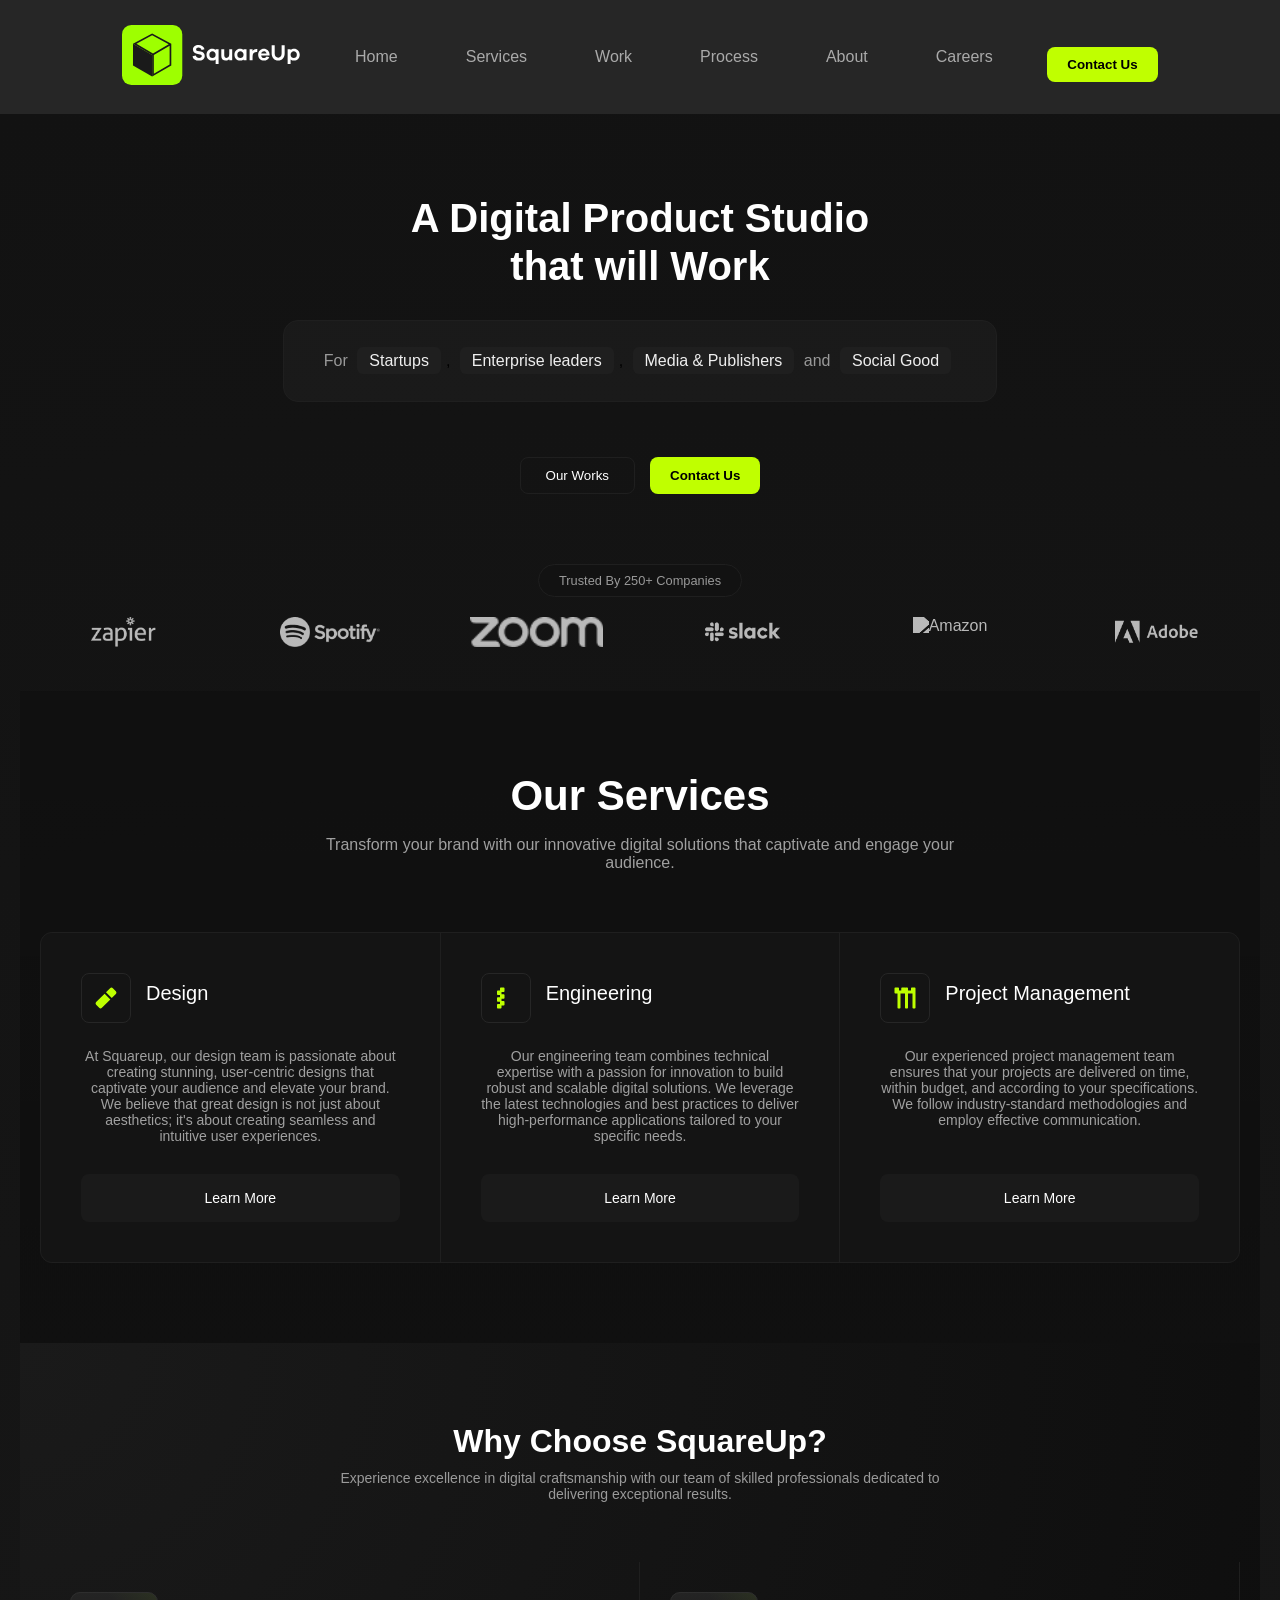
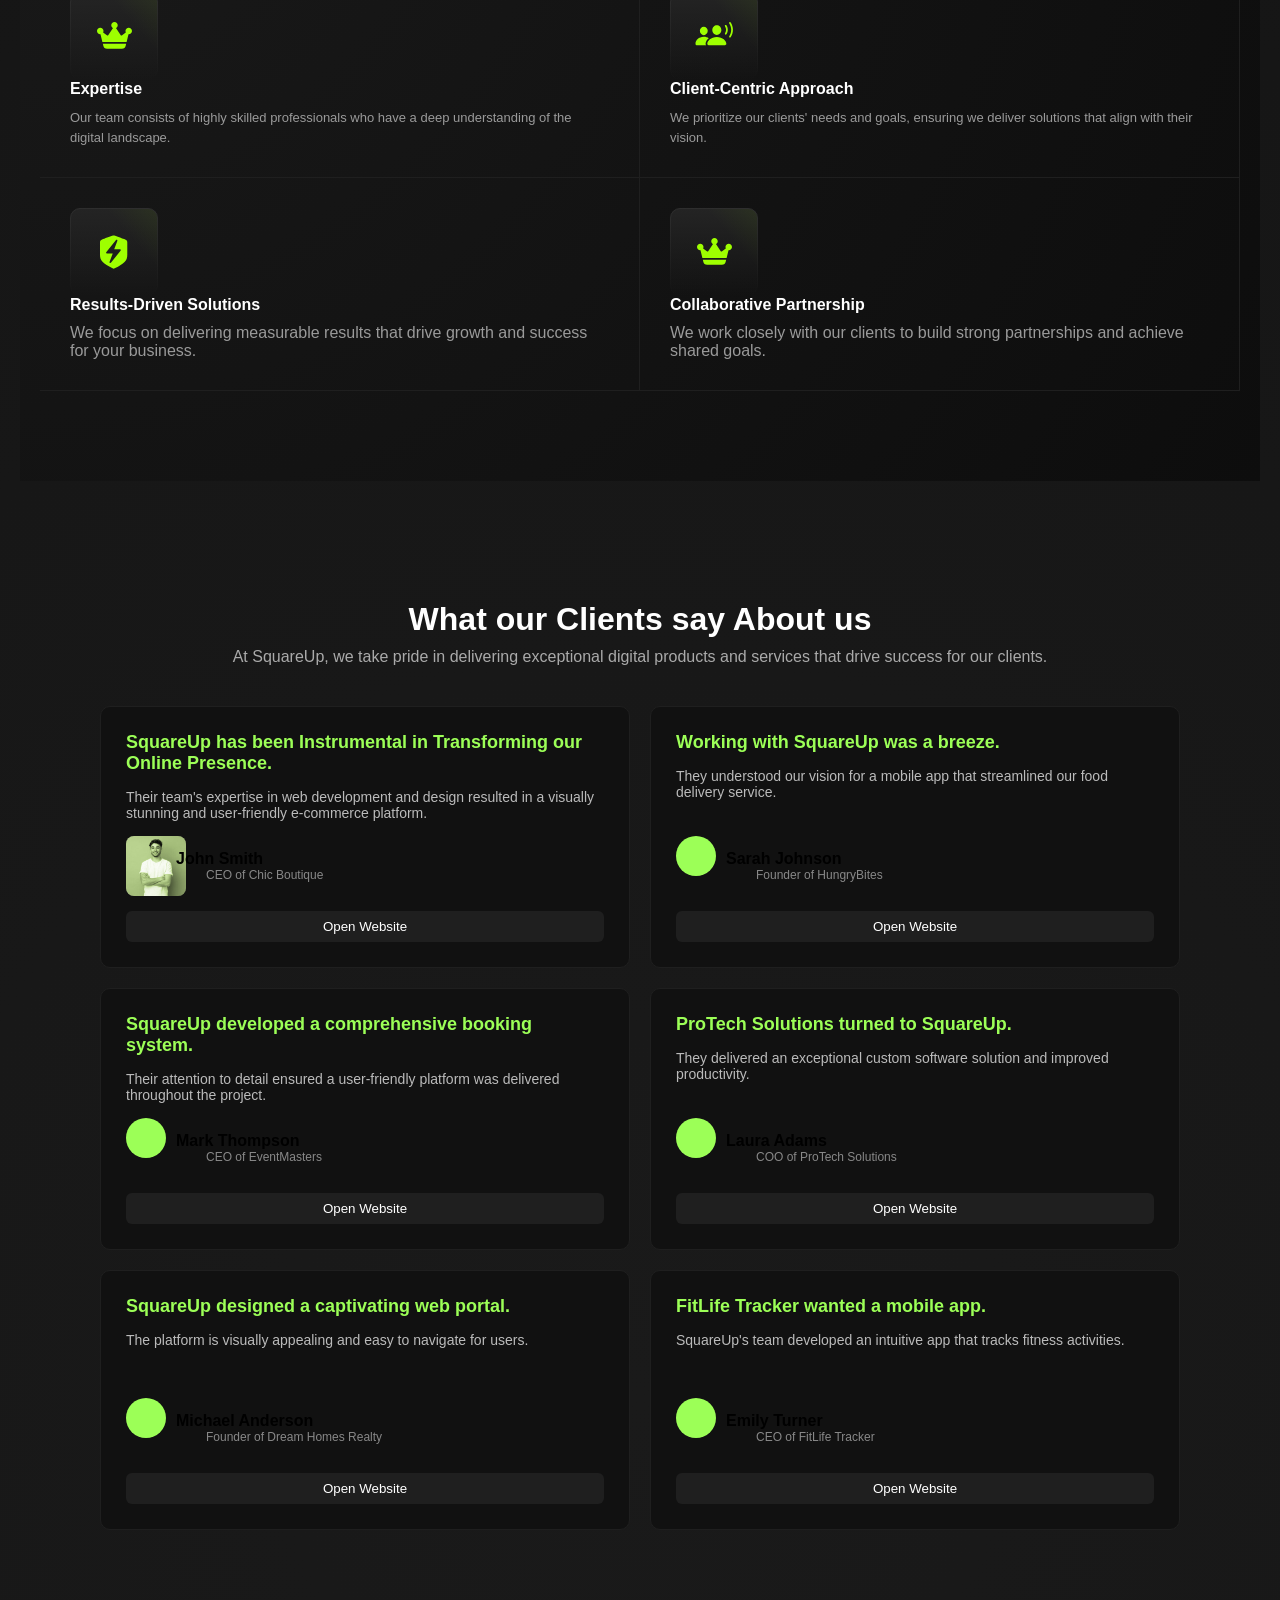
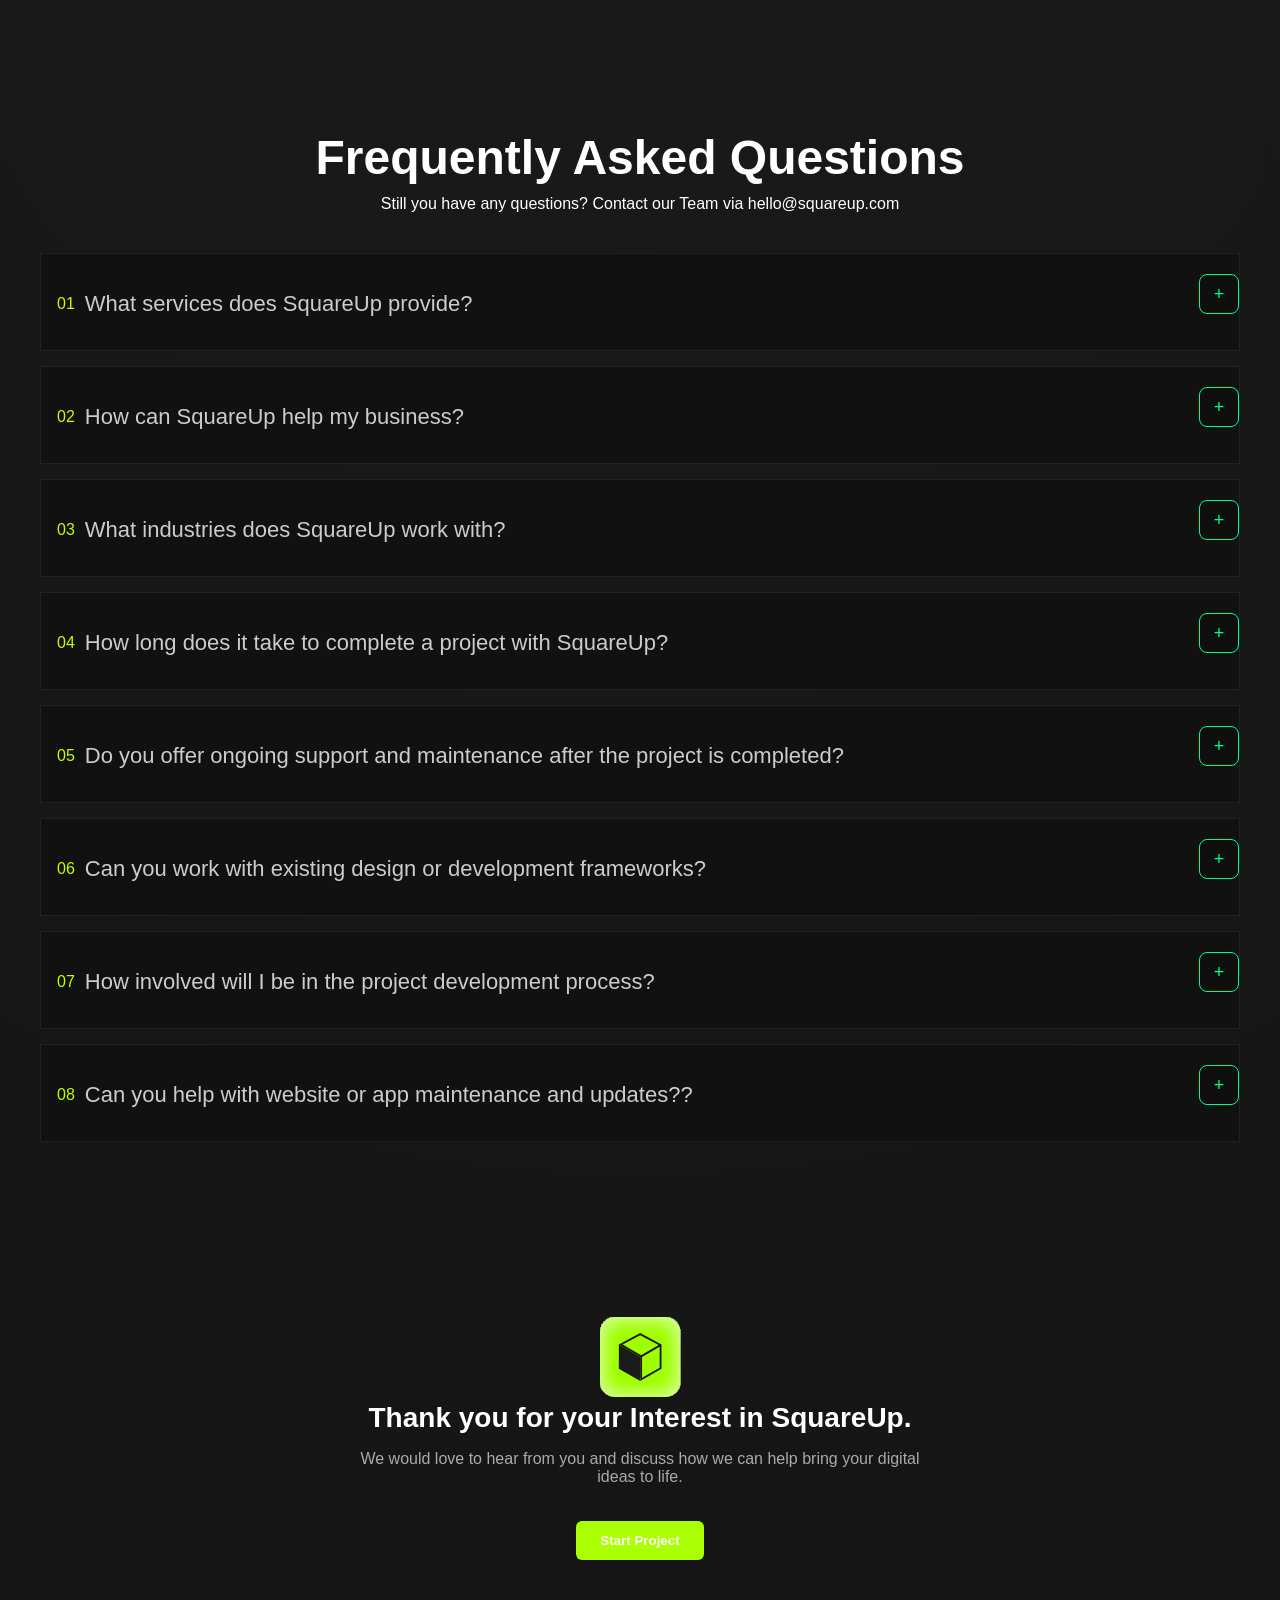
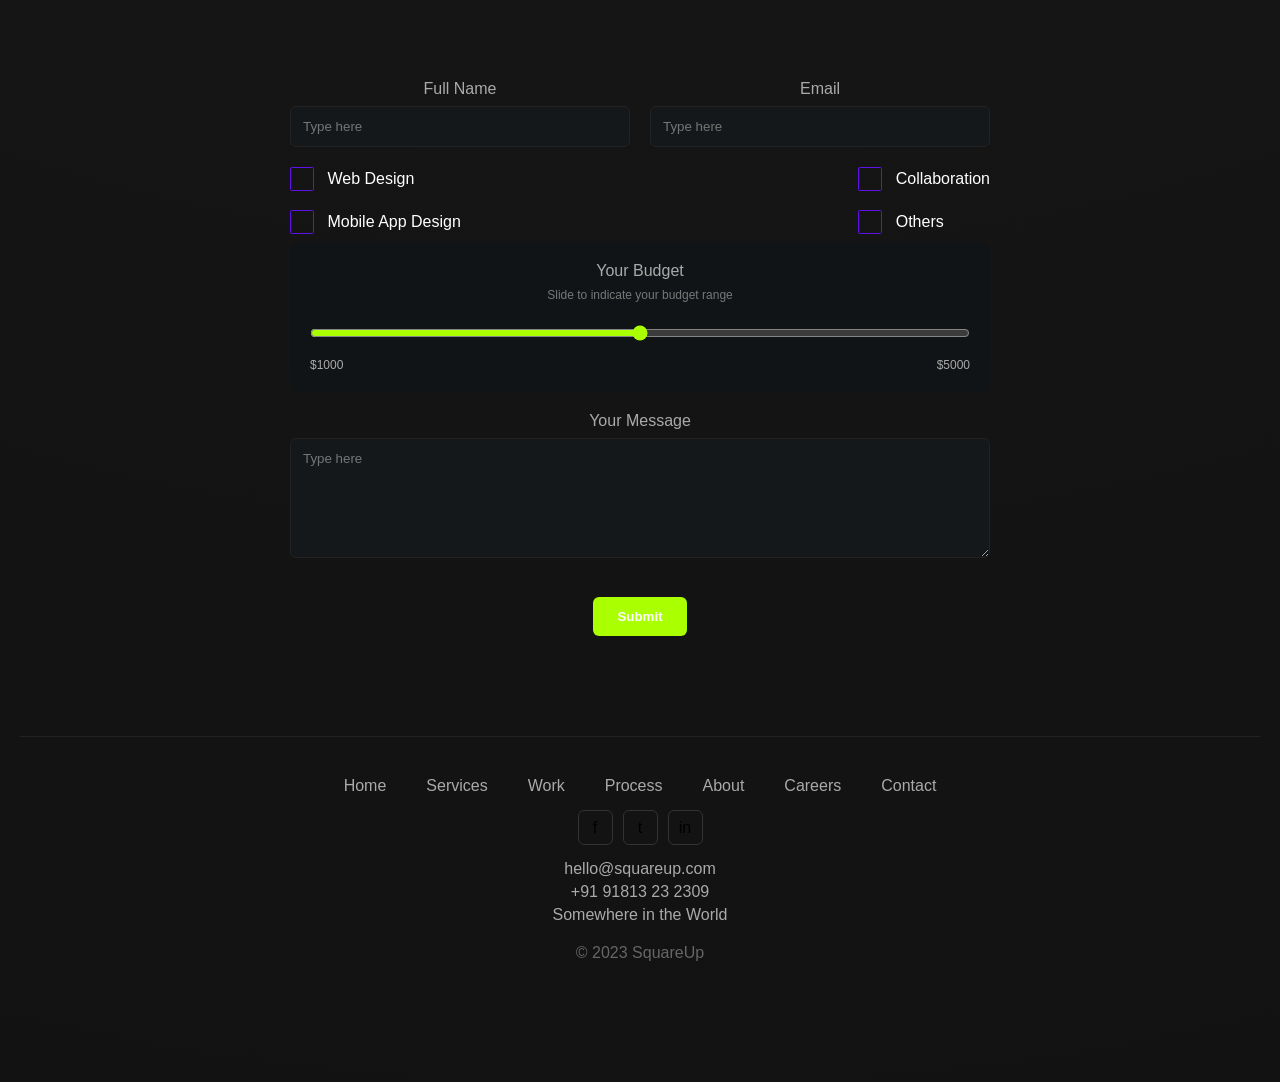
==== commit 8a0a0357: "natija" ====
--- a/index.html
+++ b/index.html
@@ -262,7 +262,7 @@
                       e-commerce platform.
                     </p>
                     <div class="user">
-                      <div class="avatar"></div>
+                      <div class="avatar"><img src="./img/Profile.svg" alt=""></div>
                       <div>
                         <strong>John Smith</strong>
                         <span>CEO of Chic Boutique</span>
--- a/style.css
+++ b/style.css
@@ -916,12 +916,14 @@
   height: 40px;
   background: #9cff57;
   border-radius: 50%;
+  margin-bottom: 20px;
 }
 
 .user span {
   display: block;
   font-size: 12px;
   color: #888;
+  padding-left: 30px;
 }
 
 button {
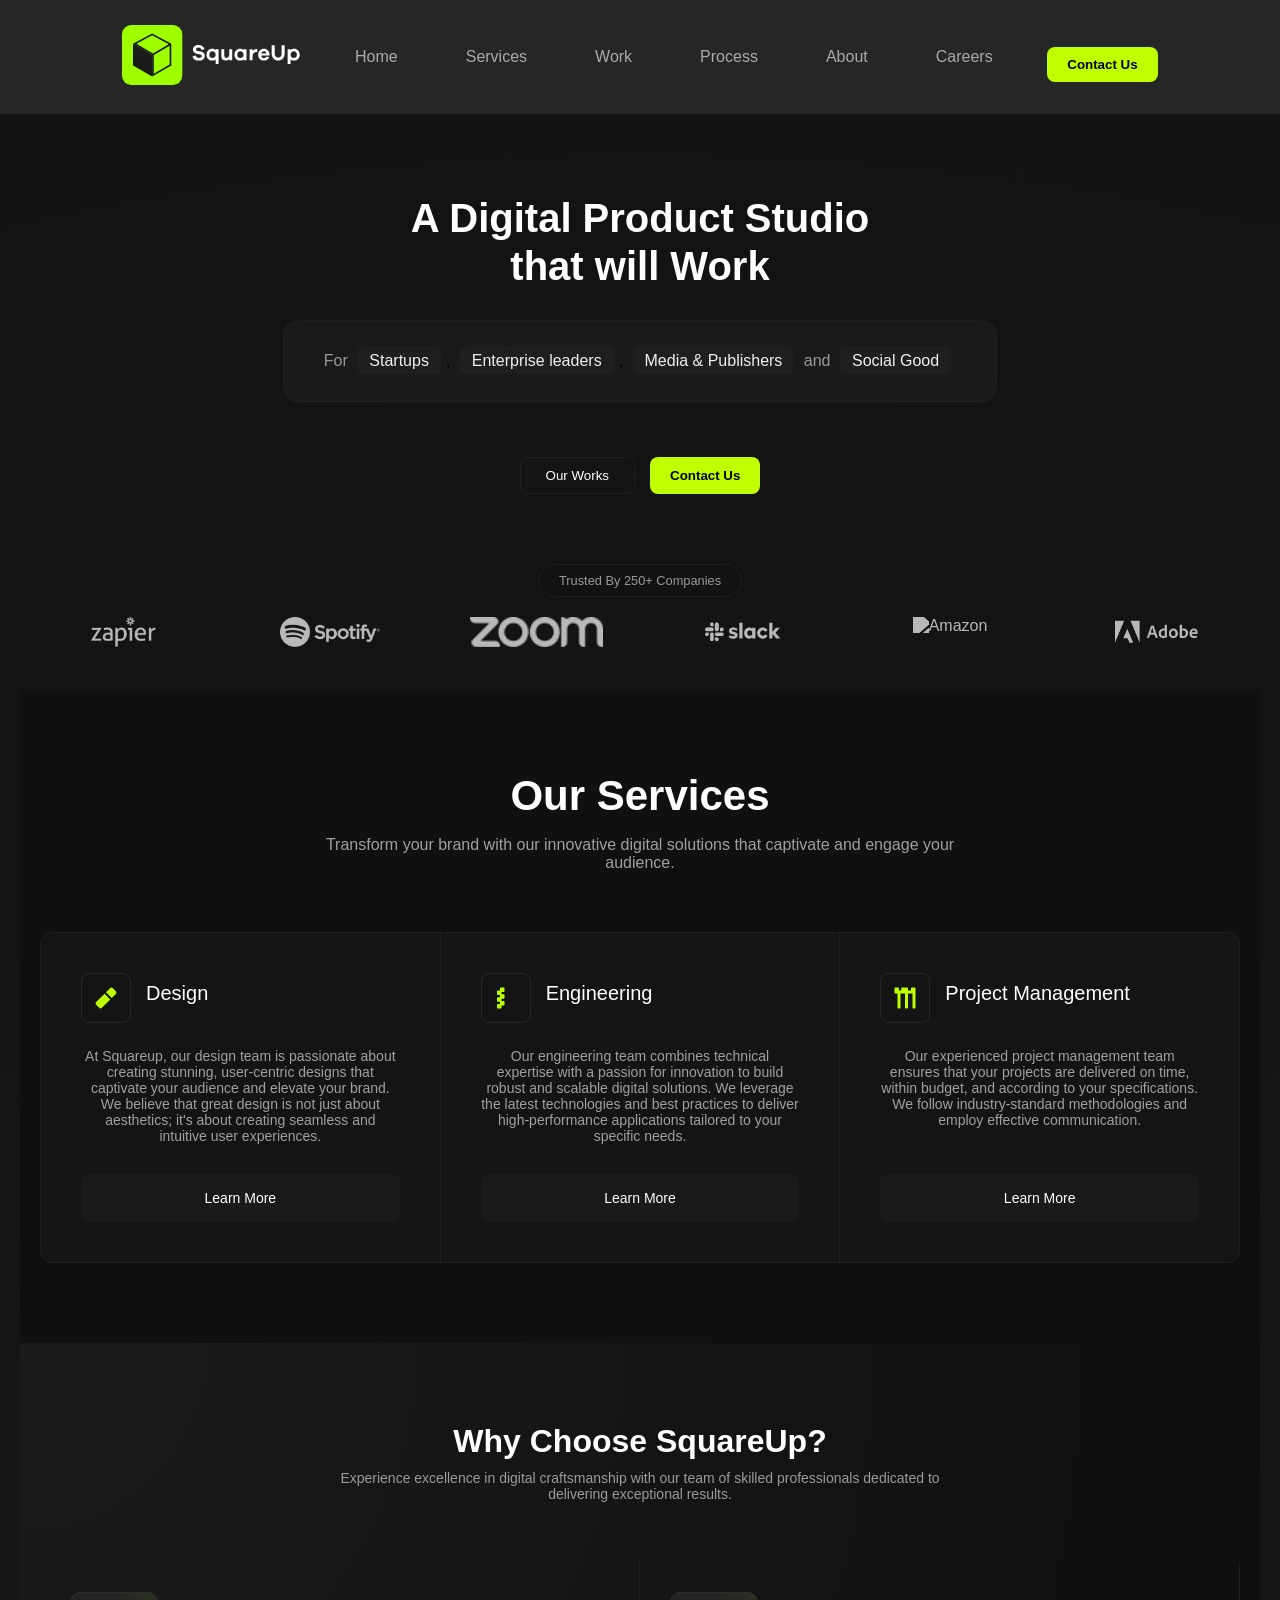
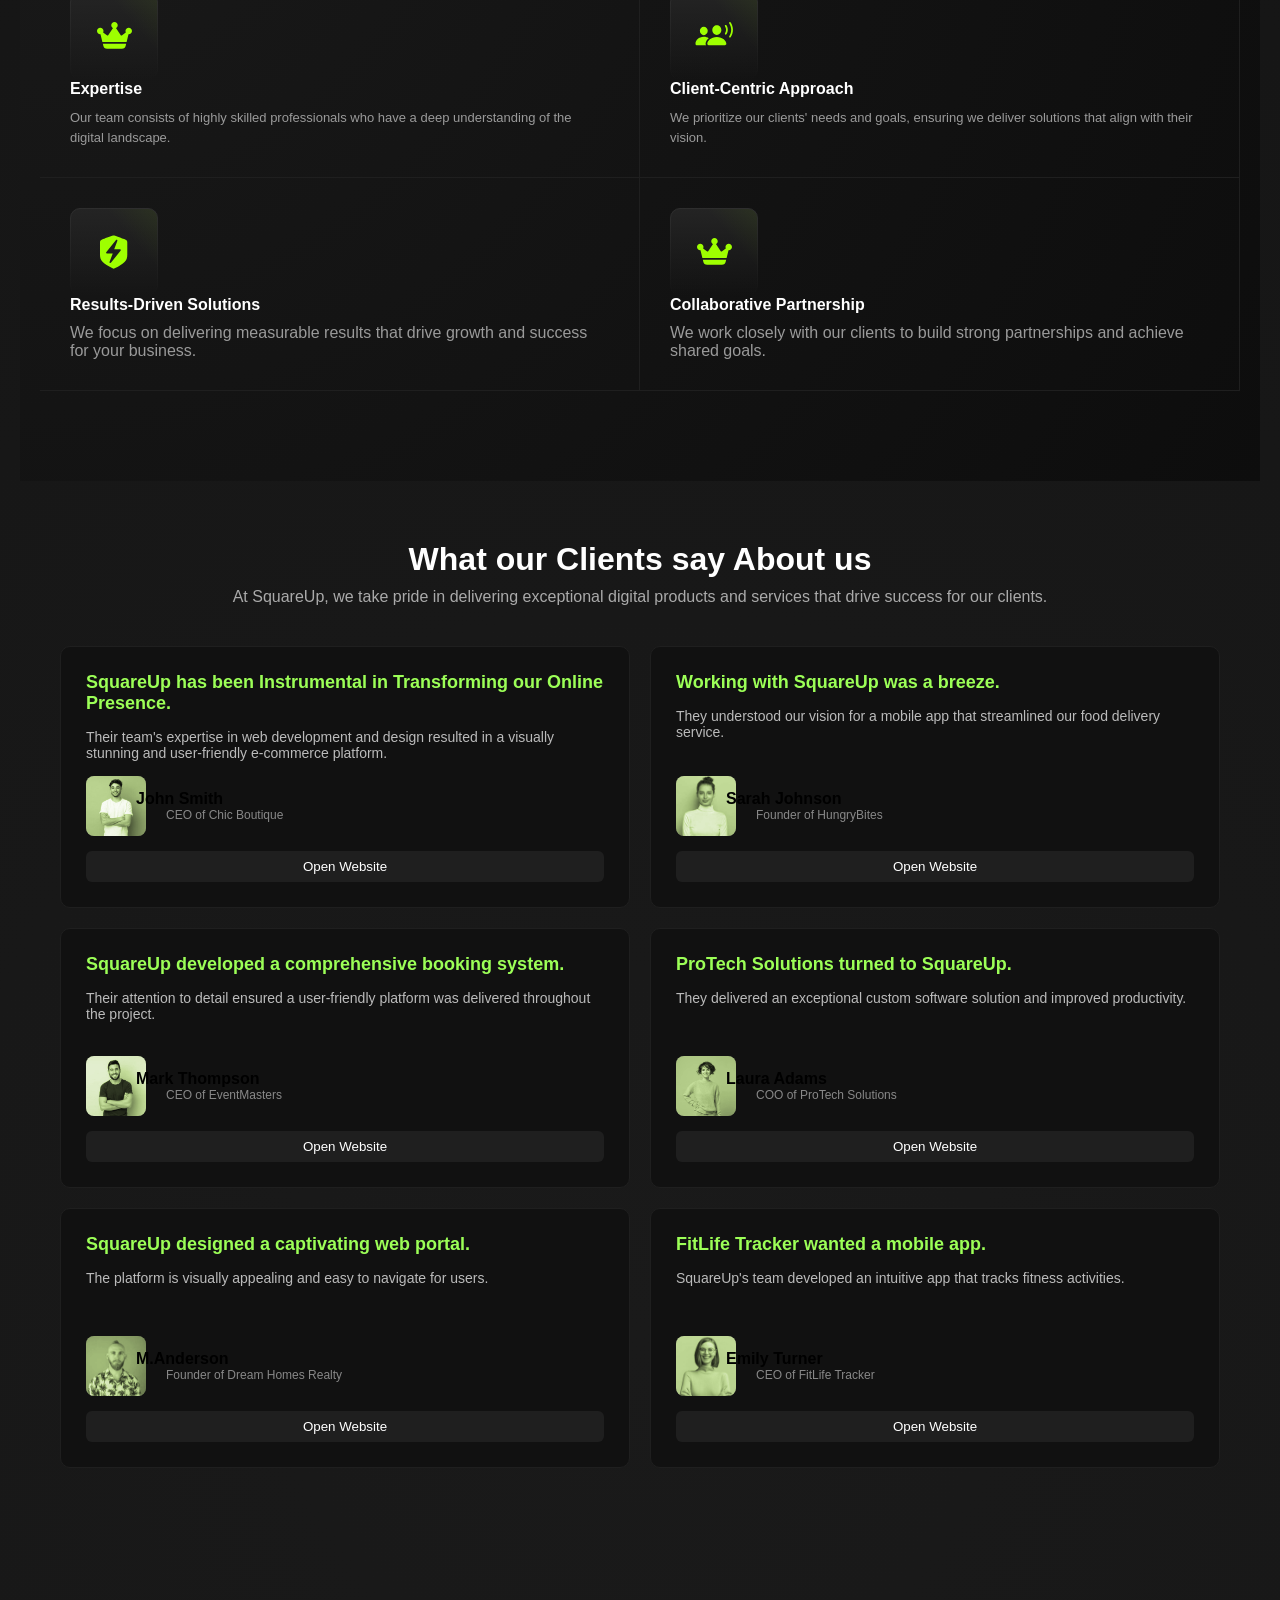
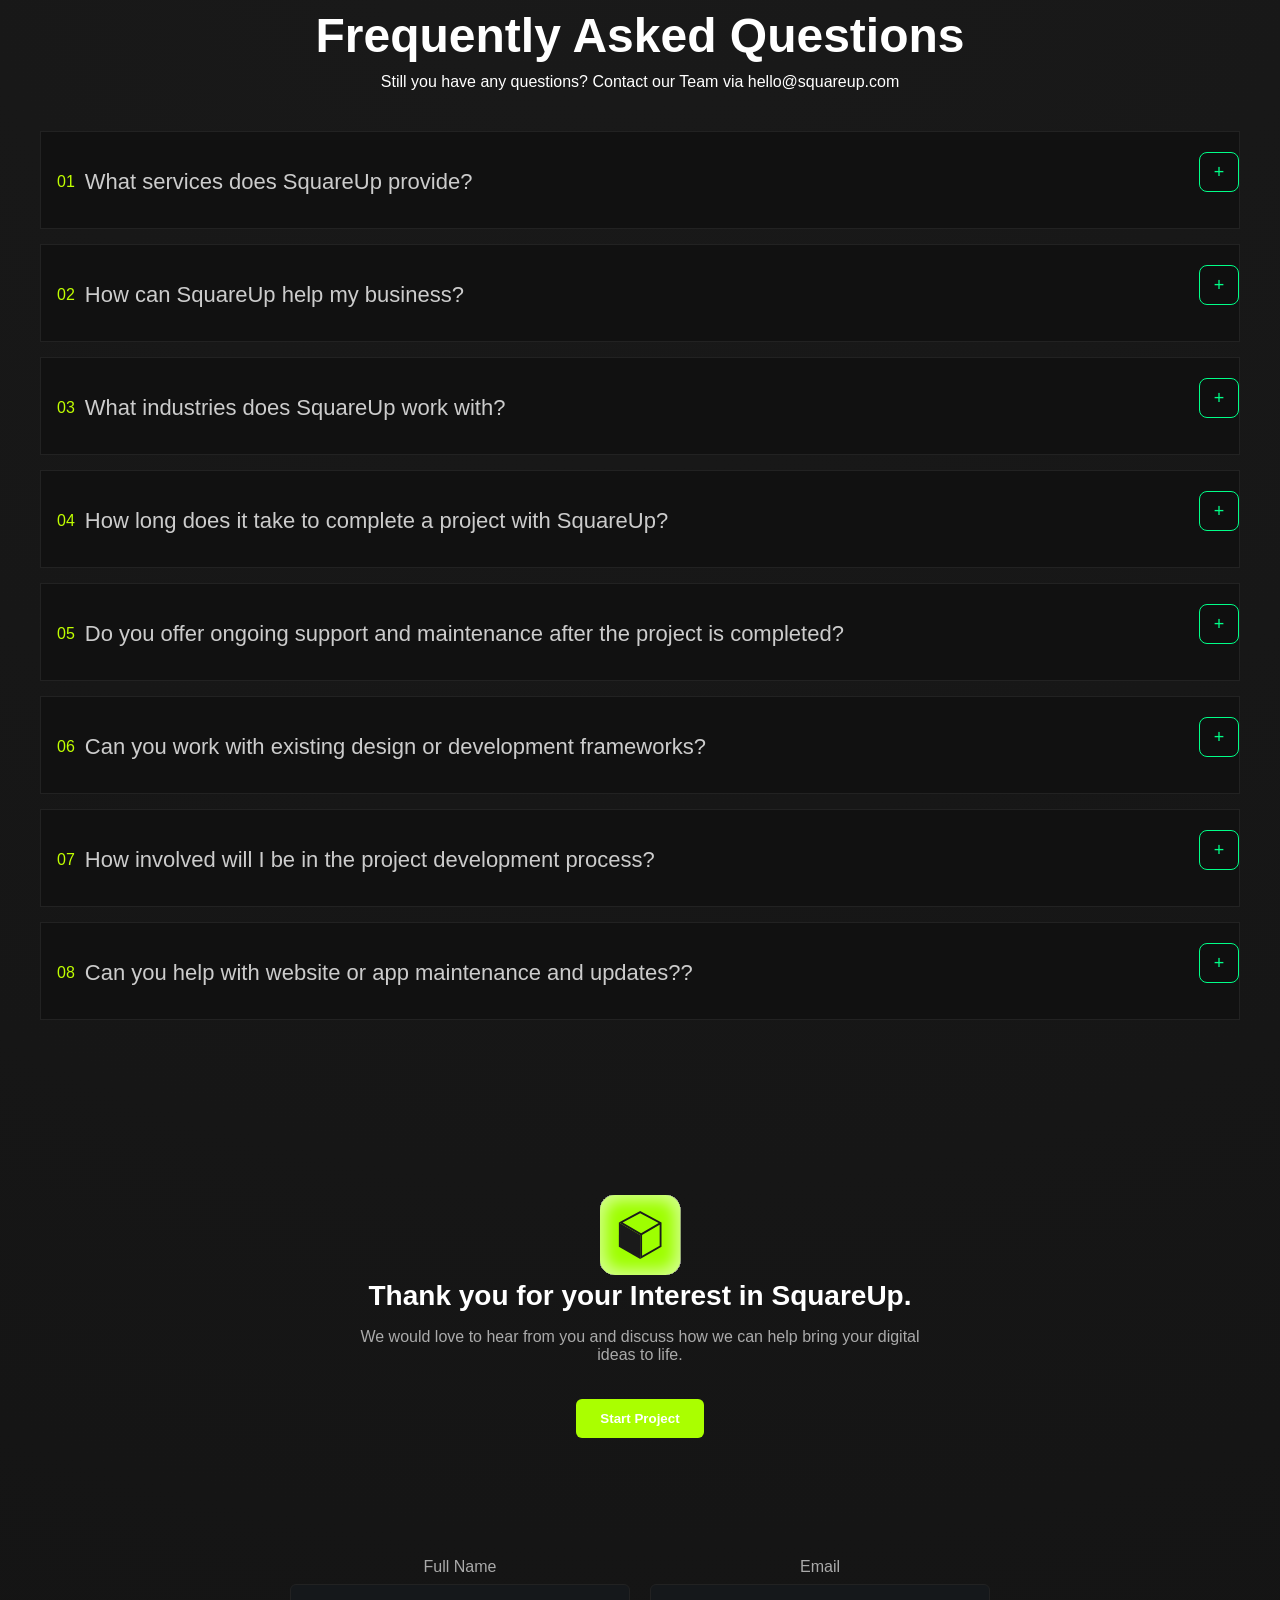
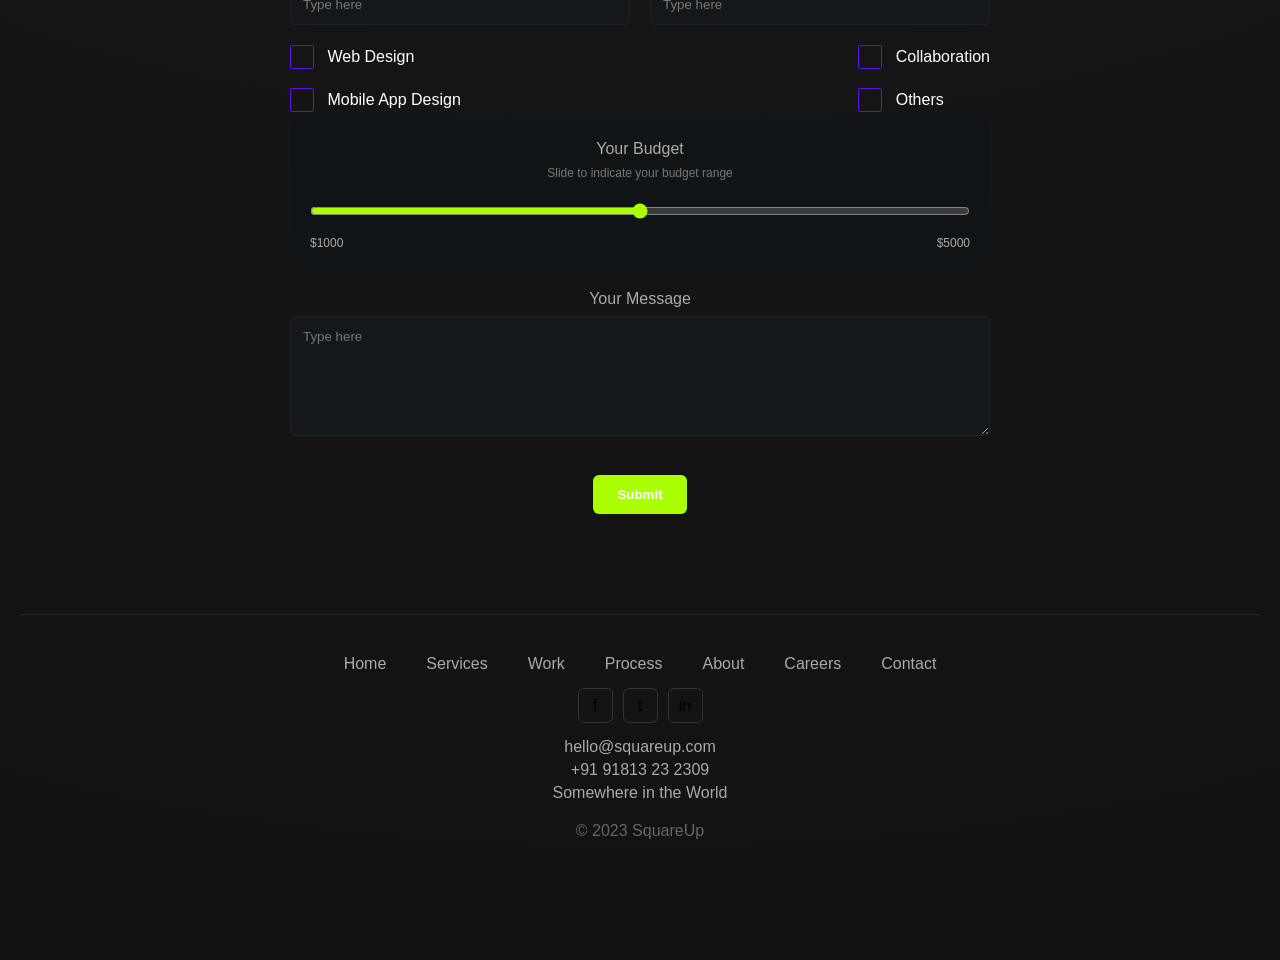
==== commit 8e87ba56: "fartuna" ====
--- a/index.html
+++ b/index.html
@@ -25,19 +25,21 @@
           <button class="btn-primary desktop-btn">Contact Us</button>
           <div class="u-menu">
             <button class="u-menu__btn" id="uMenuBtn">
-              <span></span>
-              <span></span>
-              <span></span>
+              <div class="u-menu__icon">
+                <span></span>
+                <span></span>
+                <span></span>
+              </div>
             </button>
 
-            <div class="u-menu__panel" id="uMenuPanel">
+            <div class="u-menu__panel">
               <ul class="u-menu__list">
-                <a href="./index.html"><li>Home</li></a>
-                <a href="./services.html"><li>Services</li></a>
-                <a href="./works.html"><li>Works</li></a>
-                <a href="./process.html"><li>Process</li></a>
-                <a href="./about.html"><li>About</li></a>
-                <a href="./careers.html"><li>Careers</li></a>
+                <li><a href="./index.html">Home</a></li>
+                <li><a href="./services.html">Services</a></li>
+                <li><a href="./works.html">Works</a></li>
+                <li><a href="./process.html">Process</a></li>
+                <li><a href="./about.html">About</a></li>
+                <li><a href="./careers.html">Careers</a></li>
               </ul>
             </div>
           </div>
@@ -61,7 +63,9 @@
               <span class="tag">Social Good</span>
             </div>
             <div class="cta-buttons">
-              <button class="btn-secondary">Our Works</button>
+              <a href="./works.html"
+                ><button class="btn-secondary">Our Works</button></a
+              >
               <button class="btn-primary">Contact Us</button>
             </div>
           </div>
@@ -241,113 +245,118 @@
       <section class="testimonials">
         <div class="container">
           <div class="testimonials__wrapper">
-            <section class="testimonials">
-              <div class="container">
-                <h2 class="testimonials__title">
-                  What our Clients say About us
-                </h2>
-                <p class="subtitle">
-                  At SquareUp, we take pride in delivering exceptional digital
-                  products and services that drive success for our clients.
+            <h2 class="testimonials__title">What our Clients say About us</h2>
+            <p class="subtitle">
+              At SquareUp, we take pride in delivering exceptional digital
+              products and services that drive success for our clients.
+            </p>
+            <div class="grid">
+              <div class="card">
+                <h3>
+                  SquareUp has been Instrumental in Transforming our Online
+                  Presence.
+                </h3>
+                <p>
+                  Their team's expertise in web development and design resulted
+                  in a visually stunning and user-friendly e-commerce platform.
                 </p>
-                <div class="grid">
-                  <div class="card">
-                    <h3>
-                      SquareUp has been Instrumental in Transforming our Online
-                      Presence.
-                    </h3>
-                    <p>
-                      Their team's expertise in web development and design
-                      resulted in a visually stunning and user-friendly
-                      e-commerce platform.
-                    </p>
-                    <div class="user">
-                      <div class="avatar"><img src="./img/Profile.svg" alt=""></div>
-                      <div>
-                        <strong>John Smith</strong>
-                        <span>CEO of Chic Boutique</span>
-                      </div>
-                    </div>
-                    <button>Open Website</button>
-                  </div>
-                  <div class="card">
-                    <h3>Working with SquareUp was a breeze.</h3>
-                    <p>
-                      They understood our vision for a mobile app that
-                      streamlined our food delivery service.
-                    </p>
-                    <div class="user">
-                      <div class="avatar"></div>
-                      <div>
-                        <strong>Sarah Johnson</strong>
-                        <span>Founder of HungryBites</span>
-                      </div>
-                    </div>
-                    <button>Open Website</button>
-                  </div>
-                  <div class="card">
-                    <h3>SquareUp developed a comprehensive booking system.</h3>
-                    <p>
-                      Their attention to detail ensured a user-friendly platform
-                      was delivered throughout the project.
-                    </p>
-                    <div class="user">
-                      <div class="avatar"></div>
-                      <div>
-                        <strong>Mark Thompson</strong>
-                        <span>CEO of EventMasters</span>
-                      </div>
-                    </div>
-                    <button>Open Website</button>
-                  </div>
-                  <div class="card">
-                    <h3>ProTech Solutions turned to SquareUp.</h3>
-                    <p>
-                      They delivered an exceptional custom software solution and
-                      improved productivity.
-                    </p>
-                    <div class="user">
-                      <div class="avatar"></div>
-                      <div>
-                        <strong>Laura Adams</strong>
-                        <span>COO of ProTech Solutions</span>
-                      </div>
-                    </div>
-                    <button>Open Website</button>
-                  </div>
-                  <div class="card">
-                    <h3>SquareUp designed a captivating web portal.</h3>
-                    <p>
-                      The platform is visually appealing and easy to navigate
-                      for users.
-                    </p>
-                    <div class="user">
-                      <div class="avatar"></div>
-                      <div>
-                        <strong>Michael Anderson</strong>
-                        <span>Founder of Dream Homes Realty</span>
-                      </div>
-                    </div>
-                    <button>Open Website</button>
-                  </div>
-                  <div class="card">
-                    <h3>FitLife Tracker wanted a mobile app.</h3>
-                    <p>
-                      SquareUp's team developed an intuitive app that tracks
-                      fitness activities.
-                    </p>
-                    <div class="user">
-                      <div class="avatar"></div>
-                      <div>
-                        <strong>Emily Turner</strong>
-                        <span>CEO of FitLife Tracker</span>
-                      </div>
-                    </div>
-                    <button>Open Website</button>
-                  </div>
-                </div>
-              </div>
-            </section>
+                <div class="user">
+                  <div class="avatar">
+                    <img src="./img/Profile.svg" alt="" />
+                  </div>
+                  <div>
+                    <strong>John Smith</strong>
+                    <span>CEO of Chic Boutique</span>
+                  </div>
+                </div>
+                <button>Open Website</button>
+              </div>
+              <div class="card">
+                <h3>Working with SquareUp was a breeze.</h3>
+                <p>
+                  They understood our vision for a mobile app that streamlined
+                  our food delivery service.
+                </p>
+                <div class="user">
+                  <div class="avatar">
+                    <img src="./img/Profile copy.svg" alt="" />
+                  </div>
+                  <div>
+                    <strong>Sarah Johnson</strong>
+                    <span>Founder of HungryBites</span>
+                  </div>
+                </div>
+                <button>Open Website</button>
+              </div>
+              <div class="card">
+                <h3>SquareUp developed a comprehensive booking system.</h3>
+                <p>
+                  Their attention to detail ensured a user-friendly platform was
+                  delivered throughout the project.
+                </p>
+                <div class="user">
+                  <div class="avatar">
+                    <img src="./img/Profile (1).svg" alt="" />
+                  </div>
+                  <div>
+                    <strong>Mark Thompson</strong>
+                    <span>CEO of EventMasters</span>
+                  </div>
+                </div>
+                <button>Open Website</button>
+              </div>
+              <div class="card">
+                <h3>ProTech Solutions turned to SquareUp.</h3>
+                <p>
+                  They delivered an exceptional custom software solution and
+                  improved productivity.
+                </p>
+                <div class="user">
+                  <div class="avatar">
+                    <img src="./img/Profile (2).svg" alt="" />
+                  </div>
+                  <div>
+                    <strong>Laura Adams</strong>
+                    <span>COO of ProTech Solutions</span>
+                  </div>
+                </div>
+                <button>Open Website</button>
+              </div>
+              <div class="card">
+                <h3>SquareUp designed a captivating web portal.</h3>
+                <p>
+                  The platform is visually appealing and easy to navigate for
+                  users.
+                </p>
+                <div class="user">
+                  <div class="avatar">
+                    <img src="./img/Profile (3).svg" alt="" />
+                  </div>
+                  <div>
+                    <strong>M.Anderson</strong>
+                    <span>Founder of Dream Homes Realty</span>
+                  </div>
+                </div>
+                <button>Open Website</button>
+              </div>
+              <div class="card">
+                <h3>FitLife Tracker wanted a mobile app.</h3>
+                <p>
+                  SquareUp's team developed an intuitive app that tracks fitness
+                  activities.
+                </p>
+                <div class="user">
+                  <div class="avatar">
+                    <img src="./img/Profile (4).svg" alt="" />
+                  </div>
+                  <div>
+                    <strong>Emily Turner</strong>
+                    <span>CEO of FitLife Tracker</span>
+                  </div>
+                </div>
+                <button>Open Website</button>
+              </div>
+            </div>
           </div>
         </div>
       </section>
@@ -682,12 +691,11 @@
     </main>
 
     <script>
+      const menu = document.querySelector(".u-menu");
       const btn = document.getElementById("uMenuBtn");
-      const panel = document.getElementById("uMenuPanel");
 
       btn.addEventListener("click", () => {
-        btn.classList.toggle("active");
-        panel.classList.toggle("active");
+        menu.classList.toggle("active");
       });
     </script>
     <script>
--- a/style.css
+++ b/style.css
@@ -60,8 +60,332 @@
   color: inherit;
 }
 
-.hamburger {
-  display: flex;
+.u-menu {
+  position: relative;
+  z-index: 9999;
+}
+
+.u-menu__btn {
+  position: relative;
+
+  width: 58px;
+  height: 58px;
+
+  border: none;
+  outline: none;
+
+  border-radius: 18px;
+
+  cursor: pointer;
+
+  background: linear-gradient(
+    145deg,
+    rgba(255, 255, 255, 0.08),
+    rgba(255, 255, 255, 0.02)
+  );
+
+  backdrop-filter: blur(20px);
+
+  overflow: hidden;
+
+  display: flex;
+  justify-content: center;
+  align-items: center;
+
+  transition: 0.45s;
+}
+
+.u-menu__btn::before {
+  content: "";
+
+  position: absolute;
+  inset: -2px;
+
+  background: conic-gradient(from 0deg, #00ff88, #00ffee, #00ff88);
+
+  border-radius: inherit;
+
+  animation: spin 3s linear infinite;
+
+  opacity: 0;
+
+  transition: 0.4s;
+}
+
+.u-menu__btn:hover::before {
+  opacity: 1;
+}
+
+.u-menu__btn::after {
+  content: "";
+
+  position: absolute;
+  inset: 2px;
+
+  background: #050505;
+
+  border-radius: 16px;
+
+  z-index: 1;
+}
+
+.u-menu__icon {
+  position: relative;
+
+  width: 28px;
+  height: 22px;
+
+  z-index: 2;
+}
+
+.u-menu__icon span {
+  position: absolute;
+  left: 0;
+
+  width: 100%;
+  height: 3px;
+
+  border-radius: 50px;
+
+  background: linear-gradient(90deg, #ffffff, #00ff99);
+
+  box-shadow: 0 0 12px rgba(0, 255, 140, 0.6);
+
+  transition:
+    transform 0.45s cubic-bezier(0.68, -0.6, 0.32, 1.6),
+    opacity 0.3s,
+    top 0.4s;
+}
+
+.u-menu__icon span:nth-child(1) {
+  top: 0;
+}
+
+.u-menu__icon span:nth-child(2) {
+  top: 9px;
+}
+
+.u-menu__icon span:nth-child(3) {
+  top: 18px;
+}
+
+.u-menu.active .u-menu__icon span:nth-child(1) {
+  top: 9px;
+  transform: rotate(45deg) scale(1.1);
+}
+
+.u-menu.active .u-menu__icon span:nth-child(2) {
+  opacity: 0;
+  transform: scaleX(0);
+}
+
+.u-menu.active .u-menu__icon span:nth-child(3) {
+  top: 9px;
+  transform: rotate(-45deg) scale(1.1);
+}
+
+.u-menu__panel {
+  position: absolute;
+
+  top: 85px;
+  right: 0;
+
+  width: 270px;
+
+  padding: 16px;
+
+  border-radius: 28px;
+
+  background: linear-gradient(
+    145deg,
+    rgba(255, 255, 255, 0.06),
+    rgba(255, 255, 255, 0.02)
+  );
+
+  backdrop-filter: blur(30px);
+
+  border: 1px solid rgba(255, 255, 255, 0.08);
+
+  box-shadow:
+    0 30px 80px rgba(0, 0, 0, 0.6),
+    inset 0 0 40px rgba(255, 255, 255, 0.03);
+
+  overflow: hidden;
+
+  opacity: 0;
+  visibility: hidden;
+
+  transform: perspective(1200px) rotateX(-25deg) translateY(-30px) scale(0.85);
+
+  transform-origin: top right;
+
+  transition: 0.65s cubic-bezier(0.16, 1, 0.3, 1);
+}
+
+.u-menu__panel::before {
+  content: "";
+
+  position: absolute;
+
+  width: 300px;
+  height: 300px;
+
+  background: radial-gradient(circle, rgba(0, 255, 150, 0.18), transparent 70%);
+
+  top: -120px;
+  right: -120px;
+
+  animation: pulse 4s infinite linear;
+}
+
+.u-menu.active .u-menu__panel {
+  opacity: 1;
+  visibility: visible;
+
+  transform: perspective(1200px) rotateX(0) translateY(0) scale(1);
+}
+
+.u-menu__list {
+  list-style: none;
+
+  display: flex;
+  flex-direction: column;
+  gap: 10px;
+
+  position: relative;
+  z-index: 2;
+}
+
+.u-menu__list li {
+  opacity: 0;
+
+  transform: translateX(40px) scale(0.9);
+
+  animation: none;
+}
+
+.u-menu.active .u-menu__list li {
+  animation: itemAnimation 0.7s forwards;
+}
+
+.u-menu.active .u-menu__list li:nth-child(1) {
+  animation-delay: 0.08s;
+}
+
+.u-menu.active .u-menu__list li:nth-child(2) {
+  animation-delay: 0.14s;
+}
+
+.u-menu.active .u-menu__list li:nth-child(3) {
+  animation-delay: 0.2s;
+}
+
+.u-menu.active .u-menu__list li:nth-child(4) {
+  animation-delay: 0.26s;
+}
+
+.u-menu.active .u-menu__list li:nth-child(5) {
+  animation-delay: 0.32s;
+}
+
+.u-menu.active .u-menu__list li:nth-child(6) {
+  animation-delay: 0.38s;
+}
+
+.u-menu__list a {
+  position: relative;
+
+  display: flex;
+  align-items: center;
+
+  padding: 16px 18px;
+
+  border-radius: 18px;
+
+  text-decoration: none;
+
+  color: white;
+
+  font-size: 15px;
+  font-weight: 600;
+  letter-spacing: 0.5px;
+
+  overflow: hidden;
+
+  background: rgba(255, 255, 255, 0.03);
+
+  border: 1px solid rgba(255, 255, 255, 0.05);
+
+  transition: 0.35s;
+}
+
+.u-menu__list a:hover {
+  transform: translateX(10px) scale(1.03);
+
+  background: rgba(0, 255, 140, 0.12);
+
+  border-color: rgba(0, 255, 140, 0.4);
+
+  box-shadow: 0 0 25px rgba(0, 255, 140, 0.18);
+}
+
+.u-menu__list a::before {
+  content: "";
+
+  position: absolute;
+
+  top: 0;
+  left: -120%;
+
+  width: 100%;
+  height: 100%;
+
+  background: linear-gradient(
+    90deg,
+    transparent,
+    rgba(255, 255, 255, 0.25),
+    transparent
+  );
+
+  transition: 0.7s;
+}
+
+.u-menu__list a:hover::before {
+  left: 120%;
+}
+
+@keyframes spin {
+  100% {
+    transform: rotate(360deg);
+  }
+}
+
+@keyframes pulse {
+  0% {
+    transform: scale(1);
+  }
+
+  50% {
+    transform: scale(1.2);
+  }
+
+  100% {
+    transform: scale(1);
+  }
+}
+
+@keyframes itemAnimation {
+  to {
+    opacity: 1;
+
+    transform: translateX(0) scale(1);
+  }
+}
+
+@media (min-width: 992px) {
+  .u-menu {
+    display: none;
+  }
 }
 
 .openBtn {
@@ -844,10 +1168,6 @@
 }
 
 @media (max-width: 600px) {
-  .grid {
-    grid-template-columns: 1fr;
-  }
-
   .card {
     border-right: none;
   }
@@ -858,6 +1178,10 @@
 
   .testimonials__card h1 {
     font-size: 24px;
+  }
+  strong {
+    padding-left: 28px;
+    font-size: 16px;
   }
 }
 
@@ -1277,76 +1601,6 @@
   margin: 30px 0 10px;
   color: #bbb;
   font-size: 14px;
-}
-
-.u-menu {
-  display: none;
-}
-
-@media (max-width: 768px) {
-  .u-menu {
-    display: block;
-    position: relative;
-    z-index: 9999;
-  }
-
-  .u-menu__btn {
-    width: 40px;
-    height: 30px;
-    display: flex;
-    flex-direction: column;
-    justify-content: space-between;
-    background: transparent;
-    border: none;
-    cursor: pointer;
-  }
-
-  .u-menu__btn span {
-    display: block;
-    height: 4px;
-    width: 100%;
-    background: #000;
-    border-radius: 2px;
-    transition: 0.3s;
-  }
-
-  .u-menu__btn.active span:nth-child(1) {
-    transform: translateY(13px) rotate(45deg);
-  }
-  .u-menu__btn.active span:nth-child(2) {
-    opacity: 0;
-  }
-  .u-menu__btn.active span:nth-child(3) {
-    transform: translateY(-13px) rotate(-45deg);
-  }
-
-  .u-menu__panel {
-    position: absolute;
-    top: 50px;
-    right: 0;
-    width: 200px;
-    background: #111;
-    color: #fff;
-    padding: 20px;
-    border-radius: 10px;
-    transform: scale(0);
-    transform-origin: top right;
-    transition: 0.3s;
-  }
-
-  .u-menu__panel.active {
-    transform: scale(1);
-  }
-
-  .u-menu__list {
-    list-style: none;
-    padding: 0;
-  }
-
-  .u-menu__list li {
-    margin-bottom: 10px;
-    cursor: pointer;
-  }
 }
 
 .design-grid {
